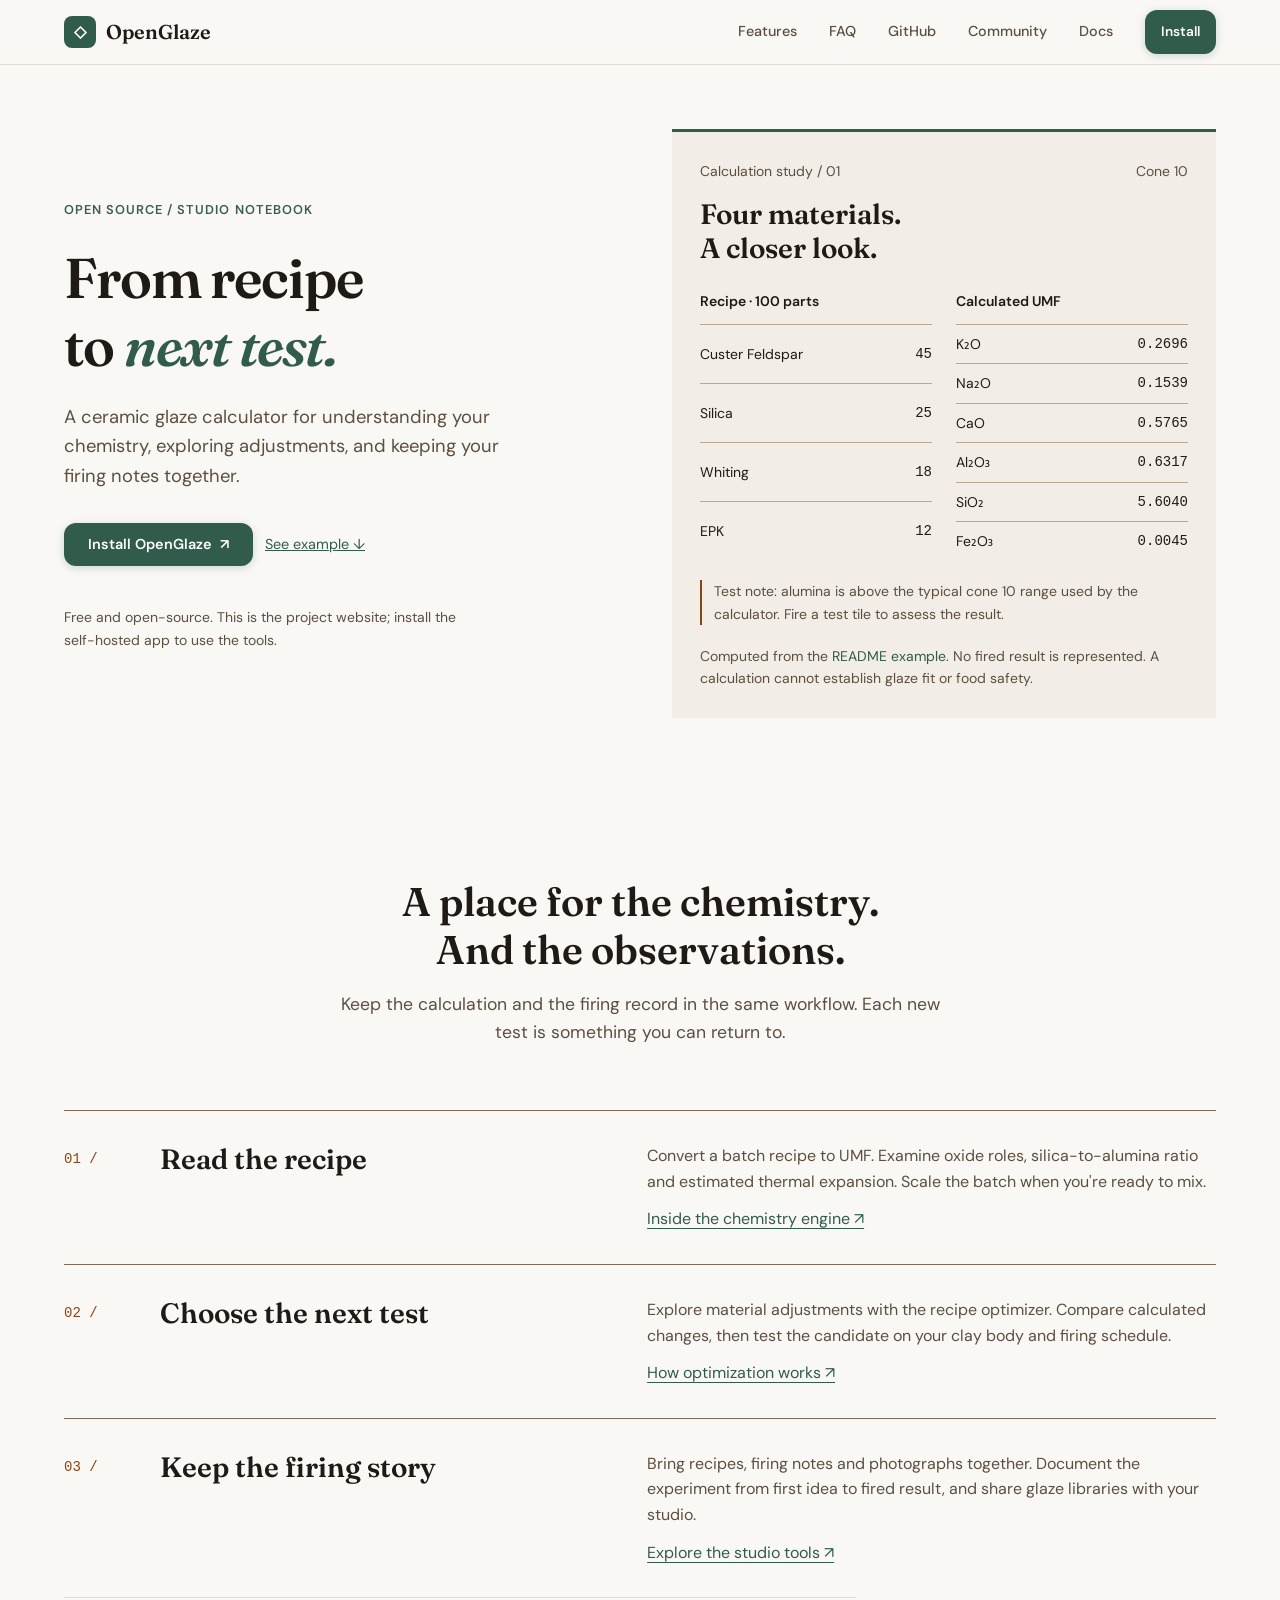
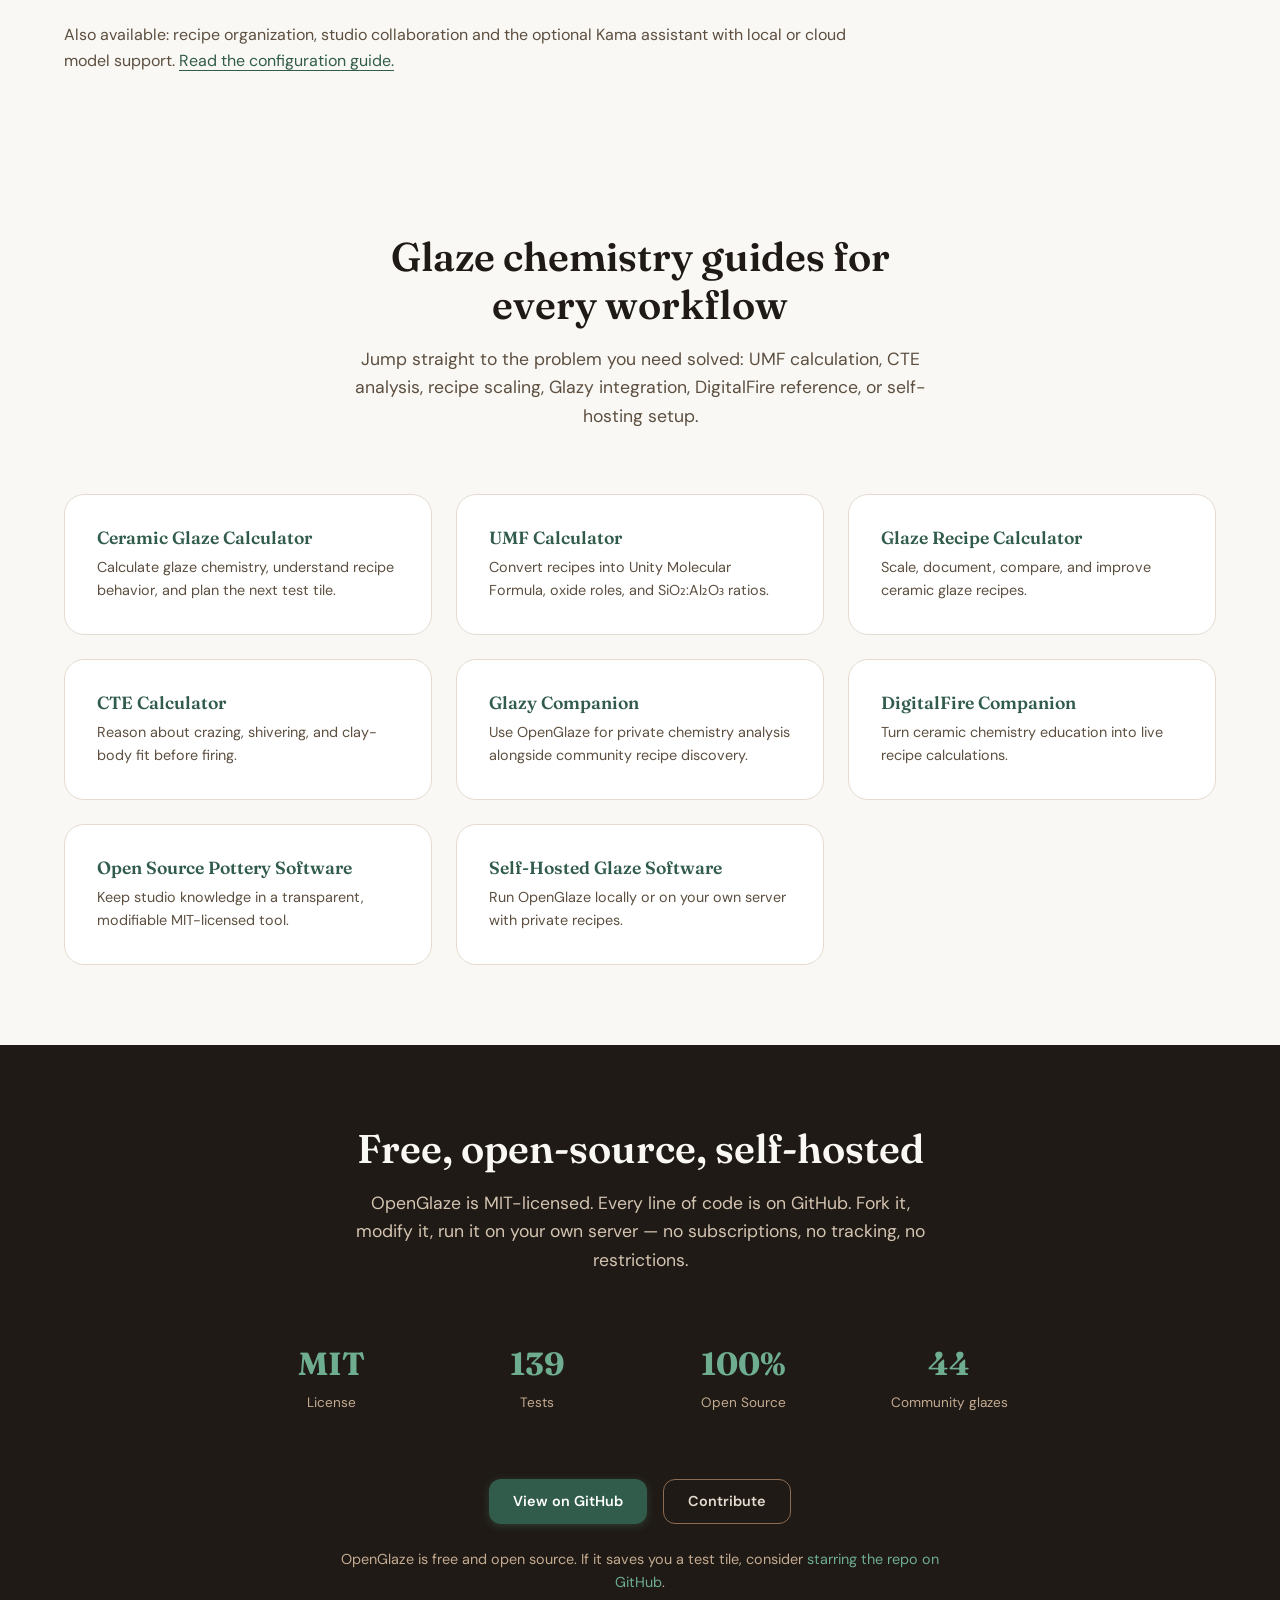
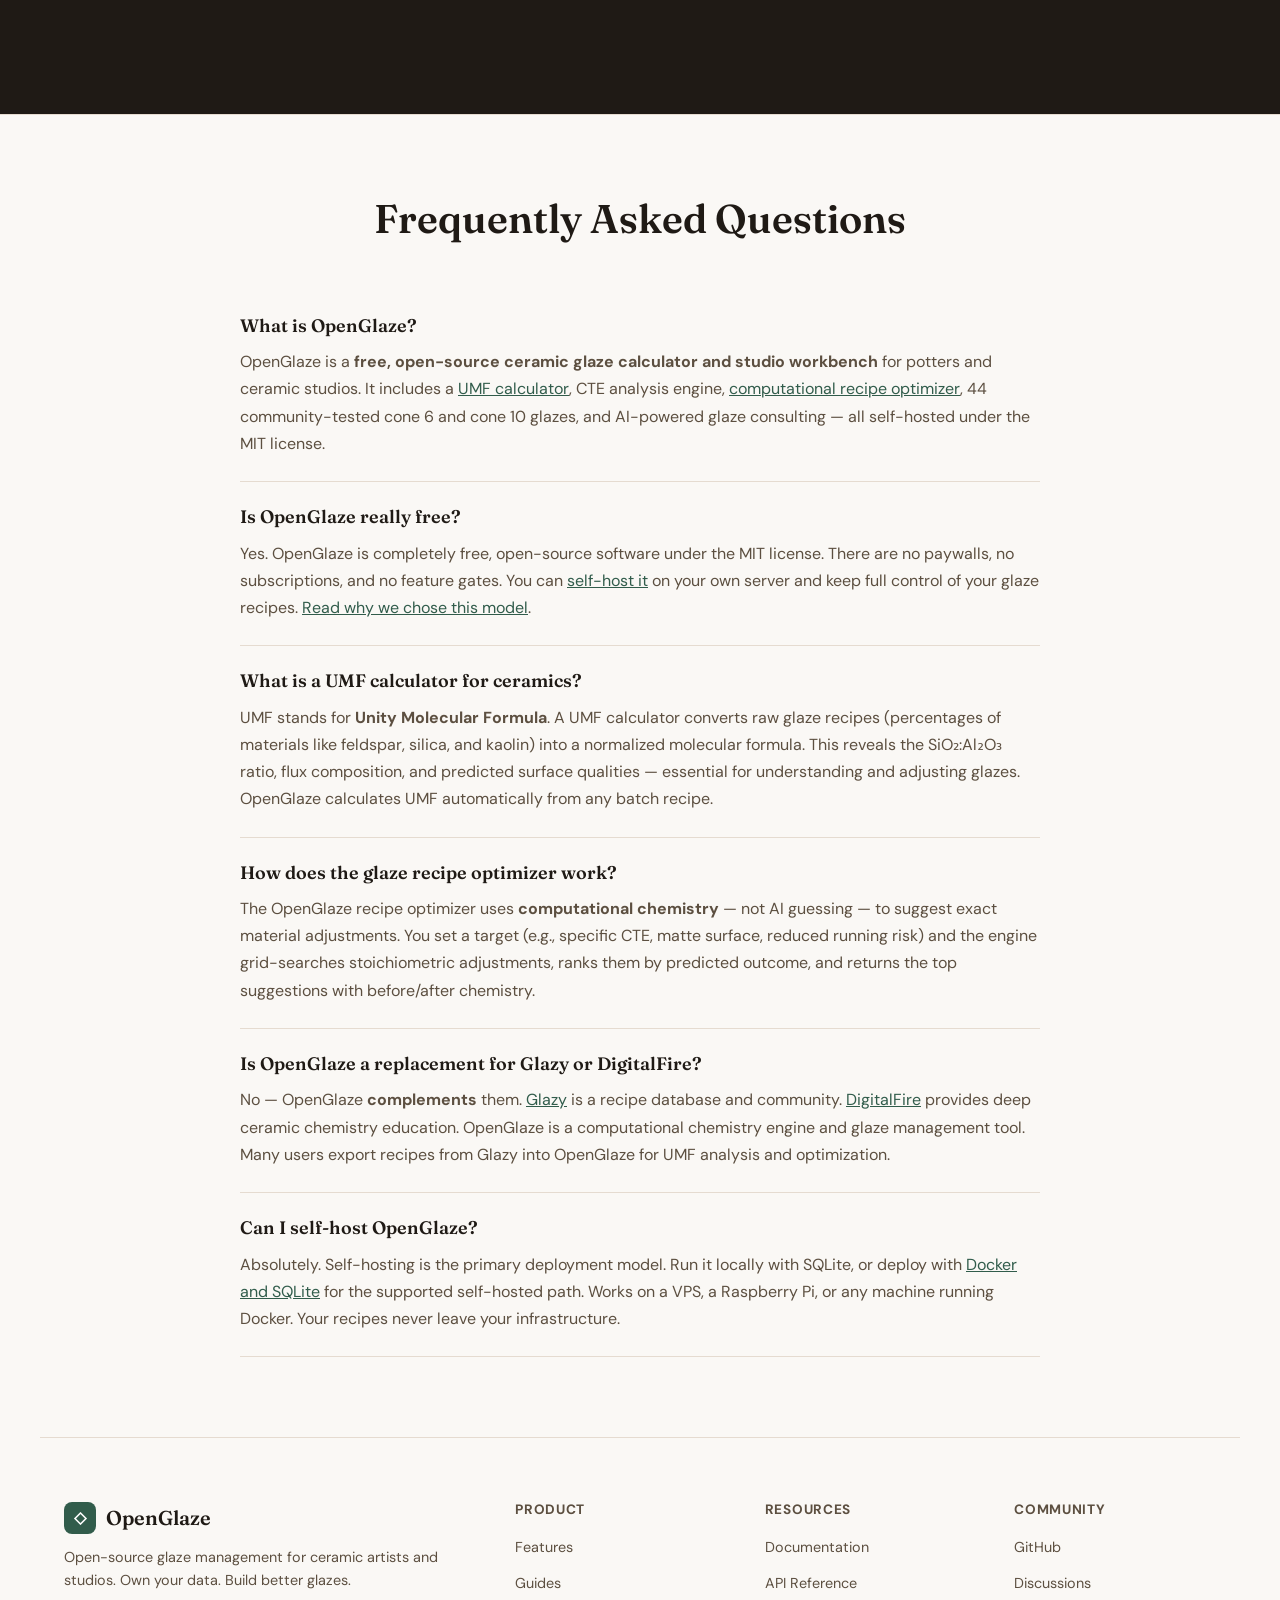
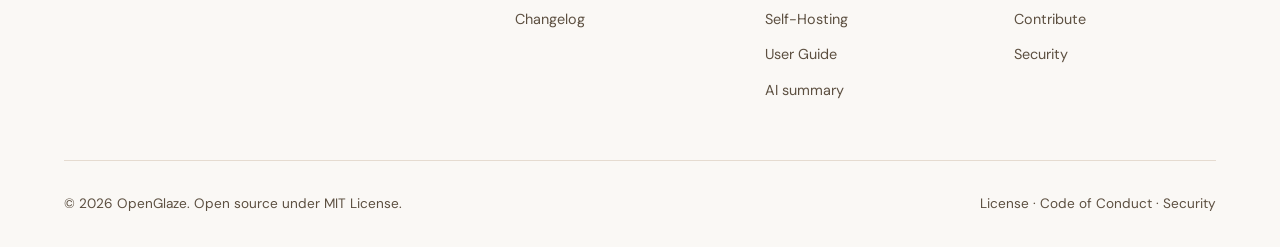
==== docs/index.html @ d6298781 "feat: organize public content around ceramic test workflows (#171) The homepage repeated seven featu" ====
<!DOCTYPE html>
<html lang="en">
<head>
    <meta charset="UTF-8">
    <meta name="viewport" content="width=device-width, initial-scale=1.0">
    <title>OpenGlaze — Free Ceramic Glaze Calculator & Recipe Manager (Open Source)</title>
    <meta name="description" content="Free, self-hosted ceramic glaze calculator with UMF analysis, CTE prediction, and recipe optimization. 44 community-tested cone 6 and cone 10 glazes. MIT licensed. No paywalls.">
    <meta name="keywords" content="ceramic glaze calculator, glaze recipe calculator, UMF calculator ceramics, glaze management software, open source glaze software, ceramic glaze database, glaze chemistry calculator, cone 10 glaze recipes, cone 6 glaze recipes, glaze recipe optimizer, pottery glaze management, self-hosted glaze software, ceramic studio software, unity molecular formula, glaze CTE calculator, oxide analysis ceramics">
    <meta name="author" content="simongonzalezdc">
    <link rel="canonical" href="https://kyanitelabs.github.io/openglaze/">

    <!-- Open Graph -->
    <meta property="og:title" content="OpenGlaze — Free Ceramic Glaze Calculator & Recipe Manager">
    <meta property="og:description" content="Free, self-hosted ceramic glaze calculator with UMF, CTE, and recipe optimization. 44 community glazes. MIT licensed.">
    <meta property="og:type" content="website">
    <meta property="og:url" content="https://kyanitelabs.github.io/openglaze/">
    <meta property="og:image" content="https://kyanitelabs.github.io/openglaze/social-preview.png">
    <meta property="og:image:width" content="1280">
    <meta property="og:image:height" content="640">
    <meta property="og:site_name" content="OpenGlaze">
    <meta property="og:locale" content="en_US">
    <meta property="article:published_time" content="2026-04-24T00:00:00+00:00">
    <meta property="article:modified_time" content="2026-04-27T00:00:00+00:00">

    <!-- Twitter -->
    <meta name="twitter:card" content="summary_large_image">
    <meta name="twitter:title" content="OpenGlaze — Free Ceramic Glaze Calculator">
    <meta name="twitter:description" content="Open-source glaze management with UMF calculator, CTE analysis, and recipe optimizer. Self-hosted. Free forever.">
    <meta name="twitter:image" content="https://kyanitelabs.github.io/openglaze/social-preview.png">

    <!-- Schema Markup: SoftwareApplication -->
    <script type="application/ld+json">
    {
      "@context": "https://schema.org",
      "@type": "SoftwareApplication",
      "name": "OpenGlaze",
      "applicationCategory": "DesignApplication",
      "operatingSystem": "Any",
      "softwareVersion": "1.1.0",
      "datePublished": "2026-04-24",
      "dateModified": "2026-04-27",
      "offers": {
        "@type": "Offer",
        "price": "0",
        "priceCurrency": "USD"
      },
      "description": "Open-source ceramic glaze management system with UMF calculator, CTE analysis, and computational recipe optimizer. Self-hosted. Free forever under MIT license.",
      "url": "https://kyanitelabs.github.io/openglaze/",
      "sameAs": [
        "https://github.com/KyaniteLabs/openglaze"
      ],
      "featureList": [
        "Unity Molecular Formula (UMF) calculator",
        "Thermal expansion coefficient (CTE) analysis",
        "Computational recipe optimizer",
        "Glaze recipe database management",
        "AI-powered glaze consulting (Kama)",
        "Experiment pipeline tracking",
        "Studio collaboration tools",
        "Self-hosted deployment"
      ],
      "softwareRequirements": "Python 3.11+, SQLite, Docker (optional)",
      "license": "https://github.com/KyaniteLabs/openglaze/blob/master/LICENSE",
      "programmingLanguage": "Python",
      "author": {
        "@type": "Person",
        "name": "simongonzalezdc"
      }
    }
    </script>

    <!-- Schema Markup: BreadcrumbList -->
    <script type="application/ld+json">
    {
      "@context": "https://schema.org",
      "@type": "BreadcrumbList",
      "itemListElement": [
        {
          "@type": "ListItem",
          "position": 1,
          "name": "OpenGlaze",
          "item": "https://kyanitelabs.github.io/openglaze/"
        }
      ]
    }
    </script>

    <!-- Schema Markup: FAQPage -->
    <script type="application/ld+json">
    {
      "@context": "https://schema.org",
      "@type": "FAQPage",
      "mainEntity": [
        {
          "@type": "Question",
          "name": "What is OpenGlaze?",
          "acceptedAnswer": {
            "@type": "Answer",
            "text": "OpenGlaze is a free, open-source ceramic glaze calculator and studio workbench for potters and ceramic studios. It includes a UMF calculator, CTE analysis engine, computational recipe optimizer, 44 community-tested cone 6 and cone 10 glazes, and AI-powered glaze consulting — all self-hosted under the MIT license."
          }
        },
        {
          "@type": "Question",
          "name": "Is OpenGlaze free?",
          "acceptedAnswer": {
            "@type": "Answer",
            "text": "Yes. OpenGlaze is completely free, open-source software under the MIT license. There are no paywalls, no subscriptions, and no feature gates. You can self-host it on your own server and keep full control of your glaze recipes."
          }
        },
        {
          "@type": "Question",
          "name": "What is a UMF calculator for ceramics?",
          "acceptedAnswer": {
            "@type": "Answer",
            "text": "UMF stands for Unity Molecular Formula. A UMF calculator converts raw glaze recipes (percentages of materials like feldspar, silica, and kaolin) into a normalized molecular formula. This reveals the SiO₂:Al₂O₃ ratio, flux composition, and predicted surface qualities — essential for understanding and adjusting glazes. OpenGlaze calculates UMF automatically from any batch recipe."
          }
        },
        {
          "@type": "Question",
          "name": "How does the glaze recipe optimizer work?",
          "acceptedAnswer": {
            "@type": "Answer",
            "text": "The OpenGlaze recipe optimizer uses computational chemistry — not AI guessing — to suggest exact material adjustments. You set a target (e.g., specific CTE, matte surface, reduced running risk) and the engine grid-searches stoichiometric adjustments, ranks them by predicted outcome, and returns the top suggestions with before/after chemistry."
          }
        },
        {
          "@type": "Question",
          "name": "Is OpenGlaze a replacement for Glazy or DigitalFire?",
          "acceptedAnswer": {
            "@type": "Answer",
            "text": "No — OpenGlaze complements them. Glazy is a recipe database and community. DigitalFire provides deep ceramic chemistry education. OpenGlaze is a computational chemistry engine and glaze management tool. Many users export recipes from Glazy into OpenGlaze for UMF analysis and optimization."
          }
        },
        {
          "@type": "Question",
          "name": "Can I self-host OpenGlaze?",
          "acceptedAnswer": {
            "@type": "Answer",
            "text": "Absolutely. Self-hosting is the primary deployment model. Run it locally with SQLite, or deploy with Docker and SQLite volumes. Works on a VPS, a Raspberry Pi, or any machine running Docker. Your recipes never leave your infrastructure."
          }
        }
      ]
    }
    </script>
    
    <!-- Fonts -->
    <link rel="preconnect" href="https://fonts.googleapis.com">
    <link rel="preconnect" href="https://fonts.gstatic.com" crossorigin>
    <link href="https://fonts.googleapis.com/css2?family=Fraunces:opsz,wght@9..144,400;9..144,500;9..144,600;9..144,700&family=DM+Sans:wght@400;500;600;700&display=swap" rel="stylesheet">
    
    <style>
        :root {
            color-scheme: light;
            --celadon-50: #f4f9f6;
            --celadon-100: #e3f0ea;
            --celadon-200: #c7e0d4;
            --celadon-300: #9cc9b4;
            --celadon-400: #6ead90;
            --celadon-500: #315c4b;
            --celadon-600: #315c4b;
            --celadon-700: #3a5e4e;
            --celadon-800: #314c40;
            --celadon-900: #2a3f36;
            
            --tenmoku-50: #fdf7f0;
            --tenmoku-100: #f9ead6;
            --tenmoku-200: #f2d4ad;
            --tenmoku-300: #e8b47d;
            --tenmoku-400: #d49352;
            --tenmoku-500: #c17a4a;
            --tenmoku-600: #a55f3a;
            --tenmoku-700: #844831;
            --tenmoku-800: #6d3b2d;
            --tenmoku-900: #5a3228;
            
            --clay-50: #faf8f5;
            --clay-100: #f2ede6;
            --clay-200: #e5dbd0;
            --clay-300: #d4c4b2;
            --clay-400: #c4ab91;
            --clay-500: #b59678;
            --clay-600: #a88465;
            --clay-700: #8c6d54;
            --clay-800: #735a48;
            --clay-900: #5e4b3d;
            
            --text-primary: #1f1a15;
            --text-secondary: #5c4f40;
            --text-muted: #5c4f40;
            --bg-primary: #faf8f5;
            --bg-secondary: #ffffff;
            --bg-tertiary: #f2ede6;
            --border: #e5dbd0;
            
            --font-display: 'Fraunces', Georgia, serif;
            --font-body: 'DM Sans', system-ui, sans-serif;
            
            --radius-sm: 6px;
            --radius-md: 12px;
            --radius-lg: 20px;
            --radius-xl: 32px;
            
            --shadow-sm: 0 1px 2px rgba(0,0,0,0.04);
            --shadow-md: 0 4px 12px rgba(0,0,0,0.06);
            --shadow-lg: 0 12px 40px rgba(0,0,0,0.08);
        }

        .skip-link {
            position: absolute;
            top: -100px;
            left: 16px;
            padding: 8px 16px;
            background: var(--celadon-600);
            color: white;
            border-radius: var(--radius-sm);
            font-size: 0.9rem;
            z-index: 200;
            transition: top 0.2s;
        }

        .skip-link:focus {
            top: 16px;
            color: white;
        }

        *:focus-visible {
            outline: 2px solid var(--text-primary);
            outline-offset: 4px;
            box-shadow: 0 0 0 4px white;
        }

        @media (prefers-reduced-motion: reduce) {
            * {
                animation-duration: 0.01ms !important;
                animation-iteration-count: 1 !important;
                transition-duration: 0.01ms !important;
            }
            html {
                scroll-behavior: auto;
            }
        }

        * {
            margin: 0;
            padding: 0;
            box-sizing: border-box;
        }
        
        html {
            scroll-behavior: auto;
        }
        
        body {
            font-family: var(--font-body);
            background: var(--bg-primary);
            color: var(--text-primary);
            line-height: 1.6;
            -webkit-font-smoothing: antialiased;
        }
        
        h1, h2, h3, h4 {
            font-family: var(--font-display);
            font-weight: 600;
            line-height: 1.2;
        }
        
        a {
            color: var(--celadon-600);
            text-decoration: none;
            transition: color 0.2s;
        }
        
        a:hover {
            color: var(--celadon-700);
        }
        
        /* Navigation */
        .nav {
            position: static;
            top: 0;
            left: 0;
            right: 0;
            z-index: 100;
            background: var(--bg-primary);
            border-bottom: 1px solid var(--border);
        }
        
        .nav-inner {
            max-width: 1200px;
            margin: 0 auto;
            padding: 0 24px;
            height: 64px;
            display: flex;
            align-items: center;
            justify-content: space-between;
        }
        
        .logo {
            display: flex;
            align-items: center;
            gap: 10px;
            font-family: var(--font-display);
            font-size: 1.25rem;
            font-weight: 600;
            color: var(--text-primary);
        }
        
        .logo-mark {
            width: 32px;
            height: 32px;
            background: var(--celadon-600);
            border-radius: 8px;
            display: flex;
            align-items: center;
            justify-content: center;
            color: white;
            font-size: 1rem;
        }
        
        .nav-links {
            display: flex;
            gap: 32px;
            align-items: center;
        }
        
        .nav-links a:not(.btn-primary) {
            color: var(--text-secondary);
            font-weight: 500;
            font-size: 0.9rem;
        }
        
        .nav-links a:not(.btn-primary):hover {
            color: var(--text-primary);
        }
        
        .btn {
            display: inline-flex;
            align-items: center;
            gap: 8px;
            padding: 10px 24px;
            border-radius: var(--radius-md);
            font-family: var(--font-body);
            font-weight: 600;
            font-size: 0.9rem;
            cursor: pointer;
            border: none;
            transition: all 0.2s;
        }
        
        .btn-primary {
            background: var(--celadon-600);
            color: white;
            box-shadow: 0 2px 8px rgba(90, 144, 120, 0.3);
        }
        
        .btn-primary:hover {
            transform: translateY(-1px);
            box-shadow: 0 4px 16px rgba(90, 144, 120, 0.4);
            color: white;
        }
        
        .btn-secondary {
            background: var(--bg-secondary);
            color: var(--text-primary);
            border: 1px solid var(--border);
        }
        
        .btn-secondary:hover {
            background: var(--clay-50);
            color: var(--text-primary);
        }
        
        .btn-ghost {
            background: transparent;
            color: var(--celadon-600);
        }
        
        .btn-ghost:hover {
            background: var(--celadon-50);
        }
        
        .btn-sm {
            padding: 6px 16px;
            font-size: 0.85rem;
        }
        
        /* Hero */
        .hero {
            padding: 64px 24px 80px;
            max-width: 1200px;
            margin: 0 auto;
            display: grid;
            grid-template-columns: 1fr 1fr;
            gap: 64px;
            align-items: center;
        }
        
        .hero-badge {
            display: inline-flex;
            align-items: center;
            gap: 8px;
            padding: 6px 14px;
            background: var(--celadon-100);
            color: var(--celadon-700);
            border-radius: 100px;
            font-size: 0.8rem;
            font-weight: 600;
            margin-bottom: 24px;
        }
        
        .hero h1 {
            font-size: 3.5rem;
            margin-bottom: 24px;
            letter-spacing: -0.02em;
        }
        
        .hero h1 em {
            color: var(--celadon-600);
            font-style: italic;
        }
        
        .hero p {
            font-size: 1.15rem;
            color: var(--text-secondary);
            margin-bottom: 32px;
            max-width: 480px;
        }
        
        .hero-cta {
            display: flex;
            gap: 12px;
            margin-bottom: 40px;
        }
        
        .specimen { border-top: 3px solid var(--celadon-600); background: #f2ede6; padding: 28px; }
        .specimen-label { display: flex; justify-content: space-between; gap: 12px; font-size: 0.875rem; color: var(--text-secondary); }
        .specimen h2 { font-size: 1.75rem; margin: 16px 0 24px; }
        .specimen-tables { display: grid; grid-template-columns: 1fr 1fr; gap: 24px; }
        .specimen table { width: 100%; border-collapse: collapse; font-size: 0.875rem; }
        .specimen caption { text-align: left; padding-bottom: 12px; font-weight: 600; }
        .specimen th, .specimen td { padding: 8px 0; border-top: 1px solid #b8a890; text-align: left; font-weight: 400; }
        .specimen td { text-align: right; padding-left: 8px; font-family: ui-monospace, monospace; font-variant-numeric: tabular-nums; }
        .hero .specimen p { font-size: 0.875rem; margin: 20px 0 0; max-width: none; }
        .specimen .note { border-left: 2px solid #8b4513; padding-left: 12px; }
        .hero .site-note { font-size: 0.875rem; margin: 0; max-width: 40ch; }
        .hero-cta { flex-wrap: wrap; align-items: center; }
        .example-link { padding: 10px 0; text-decoration: underline; font-size: 0.9rem; }
        .hero-badge { border-radius: 0; background: none; padding: 0; letter-spacing: 0.08em; text-transform: uppercase; }
        @media (max-width: 640px) {
            .specimen { padding: 20px 16px; text-align: left; }
            .specimen-tables { gap: 16px; }
            .hero { gap: 24px; text-align: left; padding: 32px 16px; }
            .hero p { margin-left: 0; margin-right: 0; font-size: 1rem; margin-bottom: 20px; }
            .hero .hero-cta { justify-content: flex-start; margin-bottom: 16px; }
            .hero h1 { font-size: 2.75rem; margin-bottom: 16px; }
            .hero-badge { margin-bottom: 16px; }
        }
        /* Features */
        .features {
            padding: 80px 24px;
            max-width: 1200px;
            margin: 0 auto;
        }
        
        .section-header {
            text-align: center;
            max-width: 600px;
            margin: 0 auto 64px;
        }
        
        .section-header h2 {
            font-size: 2.5rem;
            margin-bottom: 16px;
        }
        
        .section-header p {
            color: var(--text-secondary);
            font-size: 1.1rem;
        }
        
        .features-grid {
            display: grid;
            grid-template-columns: repeat(3, 1fr);
            gap: 24px;
        }
        
        .feature-card {
            background: var(--bg-secondary);
            border-radius: var(--radius-lg);
            padding: 32px;
            border: 1px solid var(--border);
            transition: all 0.3s;
        }
        
        .feature-card:hover {
            transform: translateY(-4px);
            box-shadow: var(--shadow-lg);
        }
        
        .feature-card h3 {
            font-size: 1.1rem;
            margin-bottom: 8px;
        }
        
        .feature-card p {
            font-size: 0.9rem;
            color: var(--text-secondary);
            line-height: 1.6;
        }
        
        /* Ruled workflow entries */
        .workflow { display: grid; grid-template-columns: 64px 1fr 1.25fr; gap: 32px; padding: 32px 0; border-top: 1px solid #7a6b55; }
        .entry-number { color: #8b4513; font: 0.875rem ui-monospace, monospace; padding-top: 8px; }
        .workflow h3 { font-size: 1.75rem; }
        .workflow p { color: var(--text-secondary); margin-bottom: 12px; }
        .workflow a, .workflow-note a { text-decoration: underline; text-underline-offset: 4px; }
        .workflow-note { padding-top: 24px; border-top: 1px solid var(--border); color: var(--text-secondary); max-width: 72ch; }
        @media (max-width: 640px) {
            .workflow { grid-template-columns: 32px 1fr; gap: 12px; padding: 24px 0; }
            .workflow h3 { font-size: 1.5rem; }
            .workflow > div { grid-column: 2; }
        }
        /* Open Source */
        .opensource {
            padding: 80px 24px;
            background: var(--text-primary);
            color: var(--clay-100);
        }
        
        .opensource-inner {
            max-width: 1200px;
            margin: 0 auto;
            text-align: center;
        }
        
        .opensource h2 {
            font-size: 2.5rem;
            margin-bottom: 16px;
            color: var(--bg-primary);
        }
        
        .opensource p {
            color: var(--clay-300);
            max-width: 600px;
            margin: 0 auto 40px;
            font-size: 1.1rem;
        }
        
        .opensource-grid {
            display: grid;
            grid-template-columns: repeat(4, 1fr);
            gap: 24px;
            max-width: 800px;
            margin: 0 auto;
        }
        
        .opensource-stat {
            padding: 24px;
        }
        
        .opensource-stat strong {
            font-family: var(--font-display);
            font-size: 2rem;
            color: var(--celadon-400);
            display: block;
        }
        
        .opensource-stat span {
            font-size: 0.85rem;
            color: var(--clay-400);
        }
        
        .opensource-cta {
            margin-top: 40px;
            display: flex;
            gap: 16px;
            justify-content: center;
        }
        
        .opensource .btn-primary {
            background: var(--celadon-600);
        }
        
        .opensource .btn-secondary {
            background: transparent;
            color: var(--clay-200);
            border-color: var(--clay-700);
        }
        
        .opensource .btn-secondary:hover {
            background: var(--clay-800);
            color: var(--bg-primary);
        }
        
        /* Footer */
        .footer {
            padding: 64px 24px 32px;
            border-top: 1px solid var(--border);
            max-width: 1200px;
            margin: 0 auto;
        }
        
        .footer-grid {
            display: grid;
            grid-template-columns: 2fr 1fr 1fr 1fr;
            gap: 48px;
            margin-bottom: 48px;
        }
        
        .footer-brand p {
            color: var(--text-secondary);
            font-size: 0.9rem;
            margin-top: 12px;
        }
        
        .footer-col h4 {
            font-family: var(--font-body);
            font-size: 0.85rem;
            font-weight: 700;
            text-transform: uppercase;
            letter-spacing: 0.05em;
            margin-bottom: 16px;
            color: var(--text-secondary);
        }
        
        .footer-col ul {
            list-style: none;
        }
        
        .footer-col li {
            margin-bottom: 10px;
        }
        
        .footer-col a {
            color: var(--text-secondary);
            font-size: 0.9rem;
        }
        
        .footer-col a:hover {
            color: var(--text-primary);
        }
        
        .footer-bottom {
            display: flex;
            justify-content: space-between;
            align-items: center;
            padding-top: 32px;
            border-top: 1px solid var(--border);
            font-size: 0.85rem;
            color: var(--text-muted);
        }
        
        .footer-bottom a {
            color: var(--text-muted);
        }
        
        /* Mobile */
        @media (max-width: 1024px) {
            .hero {
                grid-template-columns: 1fr;
                gap: 24px;
                text-align: left;
            }
            
            .hero p {
                margin-left: 0;
                margin-right: 0;
            }
            
            .hero-cta {
                justify-content: flex-start;
            }
            
            .features-grid {
                grid-template-columns: repeat(2, 1fr);
            }
            
            .opensource-grid {
                grid-template-columns: repeat(2, 1fr);
            }
            
            .footer-grid {
                grid-template-columns: 1fr 1fr;
            }
        }
        
        @media (max-width: 640px) {
            .nav-links {
                display: flex;
            }
            
            .hero {
                padding-top: 24px;
            }
            
            .hero h1 {
                font-size: 2.75rem;
            }
            
            .features-grid {
                grid-template-columns: 1fr;
            }
            
            .opensource-grid {
                grid-template-columns: 1fr 1fr;
            }
            
            .footer-grid {
                grid-template-columns: 1fr;
                gap: 32px;
            }
            
            .footer-bottom {
                flex-direction: column;
                gap: 12px;
                text-align: center;
            }
        }
        /* FAQ Section */
        .faq {
            padding: 80px 24px;
            background: var(--bg-primary);
            border-top: 1px solid var(--border);
        }
        .faq-inner {
            max-width: 800px;
            margin: 0 auto;
        }
        .faq h2 {
            text-align: center;
            font-size: 2.5rem;
            margin-bottom: 48px;
            color: var(--text-primary);
        }
        .faq-item {
            border-bottom: 1px solid var(--border);
            padding: 24px 0;
        }
        .faq-item h3 {
            font-size: 1.125rem;
            font-weight: 600;
            color: var(--text-primary);
            margin-bottom: 12px;
        }
        .faq-item p {
            color: var(--text-secondary);
            line-height: 1.7;
        }
        .faq-item a {
            color: var(--celadon-600);
            text-decoration: underline;
        }
        .nav a { min-height: 44px; display: inline-flex; align-items: center; }
        a:active { text-decoration: underline; }
        @media (max-width: 900px) {
            .nav-inner { height: auto; padding: 12px 24px; flex-wrap: wrap; gap: 8px; }
            .nav-links { width: 100%; gap: 0 20px; flex-wrap: wrap; }
        }
        @media (max-width: 400px) {
            .nav-inner { padding: 8px 16px; }
            .nav-links { display: grid; grid-template-columns: repeat(3, 1fr); gap: 0 8px; }
            .nav-links .btn { padding: 6px 8px; justify-content: center; }
        }
    </style>
</head>
<body>
    <a href="#main-content" class="skip-link">Skip to content</a>
    <!-- Navigation -->
    <nav class="nav" aria-label="Main navigation">
        <div class="nav-inner">
            <a href="#" class="logo">
                <div class="logo-mark" role="presentation">◇</div>
                OpenGlaze
            </a>
            <div class="nav-links">
                <a href="#features">Features</a>
                <a href="#faq">FAQ</a>
                <a href="https://github.com/KyaniteLabs/openglaze">GitHub</a>
                <a href="https://github.com/KyaniteLabs/openglaze/discussions">Community</a>
                <a href="https://github.com/KyaniteLabs/openglaze/tree/master/docs">Docs</a>
                <a href="https://github.com/KyaniteLabs/openglaze#quick-start" class="btn btn-sm btn-primary">Install</a>
            </div>
        </div>
    </nav>

    <!-- Hero -->
    <main id="main-content" tabindex="-1">
    <section class="hero" aria-label="Introduction">
        <div class="hero-content">
            <div class="hero-badge">Open source / Studio notebook</div>
            <h1>From recipe<br>to <em>next test.</em></h1>
            <p>A ceramic glaze calculator for understanding your chemistry, exploring adjustments, and keeping your firing notes together.</p>
            <div class="hero-cta">
                <a href="https://github.com/KyaniteLabs/openglaze#quick-start" class="btn btn-primary">Install OpenGlaze <span aria-hidden="true">↗</span></a>
                <a href="#example" class="example-link">See example <span aria-hidden="true">↓</span></a>
            </div>
            <p class="site-note">Free and open-source. This is the project website; install the self-hosted app to use the tools.</p>
        </div>
        <figure class="specimen" id="example" aria-labelledby="specimen-title">
            <div class="specimen-label"><span>Calculation study / 01</span><span>Cone 10</span></div>
            <h2 id="specimen-title">Four materials.<br>A closer look.</h2>
            <div class="specimen-tables">
                <table id="recipe">
                    <caption>Recipe · 100 parts</caption>
                    <tbody>
                        <tr><th scope="row">Custer Feldspar</th><td>45</td></tr>
                        <tr><th scope="row">Silica</th><td>25</td></tr>
                        <tr><th scope="row">Whiting</th><td>18</td></tr>
                        <tr><th scope="row">EPK</th><td>12</td></tr>
                    </tbody>
                </table>
                <table>
                    <caption>Calculated UMF</caption>
                    <tbody>
                        <tr><th scope="row">K₂O</th><td data-oxide="K2O">0.2696</td></tr>
                        <tr><th scope="row">Na₂O</th><td data-oxide="Na2O">0.1539</td></tr>
                        <tr><th scope="row">CaO</th><td data-oxide="CaO">0.5765</td></tr>
                        <tr><th scope="row">Al₂O₃</th><td data-oxide="Al2O3">0.6317</td></tr>
                        <tr><th scope="row">SiO₂</th><td data-oxide="SiO2">5.6040</td></tr>
                        <tr><th scope="row">Fe₂O₃</th><td data-oxide="Fe2O3">0.0045</td></tr>
                    </tbody>
                </table>
            </div>
            <p class="note">Test note: alumina is above the typical cone 10 range used by the calculator. Fire a test tile to assess the result.</p>
            <figcaption><p>Computed from the <a href="https://github.com/KyaniteLabs/openglaze#cli-mcp-and-agent-skill">README example</a>. No fired result is represented. A calculation cannot establish glaze fit or food safety.</p></figcaption>
        </figure>
    </section>

    <section class="features" id="features" aria-labelledby="workflows-title">
        <div class="section-header">
            <h2 id="workflows-title">A place for the chemistry.<br>And the observations.</h2>
            <p>Keep the calculation and the firing record in the same workflow. Each new test is something you can return to.</p>
        </div>
        <div class="workflow">
            <span class="entry-number" aria-hidden="true">01 /</span>
            <h3>Read the recipe</h3>
            <div><p>Convert a batch recipe to UMF. Examine oxide roles, silica-to-alumina ratio and estimated thermal expansion. Scale the batch when you're ready to mix.</p><a href="https://github.com/KyaniteLabs/openglaze/tree/master/docs/user-guide.md#the-chemistry-engine">Inside the chemistry engine <span aria-hidden="true">↗</span></a></div>
        </div>
        <div class="workflow">
            <span class="entry-number" aria-hidden="true">02 /</span>
            <h3>Choose the next test</h3>
            <div><p>Explore material adjustments with the recipe optimizer. Compare calculated changes, then test the candidate on your clay body and firing schedule.</p><a href="https://github.com/KyaniteLabs/openglaze/tree/master/docs/user-guide.md#recipe-optimizer">How optimization works <span aria-hidden="true">↗</span></a></div>
        </div>
        <div class="workflow">
            <span class="entry-number" aria-hidden="true">03 /</span>
            <h3>Keep the firing story</h3>
            <div><p>Bring recipes, firing notes and photographs together. Document the experiment from first idea to fired result, and share glaze libraries with your studio.</p><a href="https://github.com/KyaniteLabs/openglaze/tree/master/docs/user-guide.md">Explore the studio tools <span aria-hidden="true">↗</span></a></div>
        </div>
        <p class="workflow-note">Also available: recipe organization, studio collaboration and the optional Kama assistant with local or cloud model support. <a href="https://github.com/KyaniteLabs/openglaze/tree/master/docs/configuration.md">Read the configuration guide.</a></p>
    </section>

    <section class="features" id="guides">
        <div class="section-header">
            <h2>Glaze chemistry guides for every workflow</h2>
            <p>Jump straight to the problem you need solved: UMF calculation, CTE analysis, recipe scaling, Glazy integration, DigitalFire reference, or self-hosting setup.</p>
        </div>
        <div class="features-grid">
            <div class="feature-card"><h3><a href="ceramic-glaze-calculator.html">Ceramic Glaze Calculator</a></h3><p>Calculate glaze chemistry, understand recipe behavior, and plan the next test tile.</p></div>
            <div class="feature-card"><h3><a href="umf-calculator.html">UMF Calculator</a></h3><p>Convert recipes into Unity Molecular Formula, oxide roles, and SiO₂:Al₂O₃ ratios.</p></div>
            <div class="feature-card"><h3><a href="glaze-recipe-calculator.html">Glaze Recipe Calculator</a></h3><p>Scale, document, compare, and improve ceramic glaze recipes.</p></div>
            <div class="feature-card"><h3><a href="cte-glaze-calculator.html">CTE Calculator</a></h3><p>Reason about crazing, shivering, and clay-body fit before firing.</p></div>
            <div class="feature-card"><h3><a href="glazy-alternative.html">Glazy Companion</a></h3><p>Use OpenGlaze for private chemistry analysis alongside community recipe discovery.</p></div>
            <div class="feature-card"><h3><a href="digitalfire-companion.html">DigitalFire Companion</a></h3><p>Turn ceramic chemistry education into live recipe calculations.</p></div>
            <div class="feature-card"><h3><a href="open-source-pottery-software.html">Open Source Pottery Software</a></h3><p>Keep studio knowledge in a transparent, modifiable MIT-licensed tool.</p></div>
            <div class="feature-card"><h3><a href="self-hosted-glaze-software.html">Self-Hosted Glaze Software</a></h3><p>Run OpenGlaze locally or on your own server with private recipes.</p></div>
        </div>
    </section>

    <!-- Open Source -->
    <section class="opensource">
        <div class="opensource-inner">
            <h2>Free, open-source, self-hosted</h2>
            <p>OpenGlaze is MIT-licensed. Every line of code is on GitHub. Fork it, modify it, run it on your own server — no subscriptions, no tracking, no restrictions.</p>
            <div class="opensource-grid">
                <div class="opensource-stat">
                    <strong>MIT</strong>
                    <span>License</span>
                </div>
                <div class="opensource-stat">
                    <strong>139</strong>
                    <span>Tests</span>
                </div>
                <div class="opensource-stat">
                    <strong>100%</strong>
                    <span>Open Source</span>
                </div>
                <div class="opensource-stat">
                    <strong>44</strong>
                    <span>Community glazes</span>
                </div>
            </div>
            <div class="opensource-cta">
                <a href="https://github.com/KyaniteLabs/openglaze" class="btn btn-primary">View on GitHub</a>
                <a href="https://github.com/KyaniteLabs/openglaze/blob/master/CONTRIBUTING.md" class="btn btn-secondary">Contribute</a>
            </div>
            <p style="margin-top: 24px; font-size: 0.9rem; color: var(--clay-400);">
                OpenGlaze is free and open source. If it saves you a test tile, consider <a href="https://github.com/KyaniteLabs/openglaze" style="color: var(--celadon-400);">starring the repo on GitHub</a>.
            </p>
        </div>
    </section>

    <!-- FAQ -->
    <section class="faq" id="faq">
        <div class="faq-inner">
            <h2>Frequently Asked Questions</h2>

            <div class="faq-item">
                <h3>What is OpenGlaze?</h3>
                <p>OpenGlaze is a <strong>free, open-source ceramic glaze calculator and studio workbench</strong> for potters and ceramic studios. It includes a <a href="#features">UMF calculator</a>, CTE analysis engine, <a href="https://github.com/KyaniteLabs/openglaze/tree/master/docs/user-guide.md#recipe-optimizer">computational recipe optimizer</a>, 44 community-tested cone 6 and cone 10 glazes, and AI-powered glaze consulting — all self-hosted under the MIT license.</p>
            </div>

            <div class="faq-item">
                <h3>Is OpenGlaze really free?</h3>
                <p>Yes. OpenGlaze is completely free, open-source software under the MIT license. There are no paywalls, no subscriptions, and no feature gates. You can <a href="https://github.com/KyaniteLabs/openglaze/tree/master/docs/self-hosting.md">self-host it</a> on your own server and keep full control of your glaze recipes. <a href="https://github.com/KyaniteLabs/openglaze/blob/master/docs/why-free-why-open-why-self-hosted.md">Read why we chose this model</a>.</p>
            </div>

            <div class="faq-item">
                <h3>What is a UMF calculator for ceramics?</h3>
                <p>UMF stands for <strong>Unity Molecular Formula</strong>. A UMF calculator converts raw glaze recipes (percentages of materials like feldspar, silica, and kaolin) into a normalized molecular formula. This reveals the SiO₂:Al₂O₃ ratio, flux composition, and predicted surface qualities — essential for understanding and adjusting glazes. OpenGlaze calculates UMF automatically from any batch recipe.</p>
            </div>

            <div class="faq-item">
                <h3>How does the glaze recipe optimizer work?</h3>
                <p>The OpenGlaze recipe optimizer uses <strong>computational chemistry</strong> — not AI guessing — to suggest exact material adjustments. You set a target (e.g., specific CTE, matte surface, reduced running risk) and the engine grid-searches stoichiometric adjustments, ranks them by predicted outcome, and returns the top suggestions with before/after chemistry.</p>
            </div>

            <div class="faq-item">
                <h3>Is OpenGlaze a replacement for Glazy or DigitalFire?</h3>
                <p>No — OpenGlaze <strong>complements</strong> them. <a href="https://glazy.org">Glazy</a> is a recipe database and community. <a href="https://digitalfire.com">DigitalFire</a> provides deep ceramic chemistry education. OpenGlaze is a computational chemistry engine and glaze management tool. Many users export recipes from Glazy into OpenGlaze for UMF analysis and optimization.</p>
            </div>

            <div class="faq-item">
                <h3>Can I self-host OpenGlaze?</h3>
                <p>Absolutely. Self-hosting is the primary deployment model. Run it locally with SQLite, or deploy with <a href="https://github.com/KyaniteLabs/openglaze/tree/master/docs/self-hosting.md">Docker and SQLite</a> for the supported self-hosted path. Works on a VPS, a Raspberry Pi, or any machine running Docker. Your recipes never leave your infrastructure.</p>
            </div>
        </div>
    </section>

    <!-- Footer -->
    </main>
    <footer class="footer" role="contentinfo">
        <div class="footer-grid">
            <div class="footer-brand">
                <a href="#" class="logo">
                    <div class="logo-mark" role="presentation">◇</div>
                    OpenGlaze
                </a>
                <p>Open-source glaze management for ceramic artists and studios. Own your data. Build better glazes.</p>
            </div>
            <div class="footer-col">
                <h4>Product</h4>
                <ul>
                    <li><a href="#features">Features</a></li>
                    <li><a href="#guides">Guides</a></li>
                    <li><a href="https://github.com/KyaniteLabs/openglaze/releases">Changelog</a></li>
                </ul>
            </div>
            <div class="footer-col">
                <h4>Resources</h4>
                <ul>
                    <li><a href="https://github.com/KyaniteLabs/openglaze/tree/master/docs">Documentation</a></li>
                    <li><a href="https://github.com/KyaniteLabs/openglaze/tree/master/docs/API.md">API Reference</a></li>
                    <li><a href="https://github.com/KyaniteLabs/openglaze/tree/master/docs/self-hosting.md">Self-Hosting</a></li>
                    <li><a href="https://github.com/KyaniteLabs/openglaze/tree/master/docs/user-guide.md">User Guide</a></li>
                    <li><a href="llms.txt">AI summary</a></li>
                </ul>
            </div>
            <div class="footer-col">
                <h4>Community</h4>
                <ul>
                    <li><a href="https://github.com/KyaniteLabs/openglaze">GitHub</a></li>
                    <li><a href="https://github.com/KyaniteLabs/openglaze/discussions">Discussions</a></li>
                    <li><a href="https://github.com/KyaniteLabs/openglaze/blob/master/CONTRIBUTING.md">Contribute</a></li>
                    <li><a href="https://github.com/KyaniteLabs/openglaze/blob/master/SECURITY.md">Security</a></li>
                </ul>
            </div>
        </div>
        <div class="footer-bottom">
            <span>© 2026 OpenGlaze. Open source under MIT License.</span>
            <div>
                <a href="https://github.com/KyaniteLabs/openglaze/blob/master/LICENSE">License</a> ·
                <a href="https://github.com/KyaniteLabs/openglaze/blob/master/CODE_OF_CONDUCT.md">Code of Conduct</a> ·
                <a href="https://github.com/KyaniteLabs/openglaze/blob/master/SECURITY.md">Security</a>
            </div>
        </div>
    </footer>
</body>
</html>
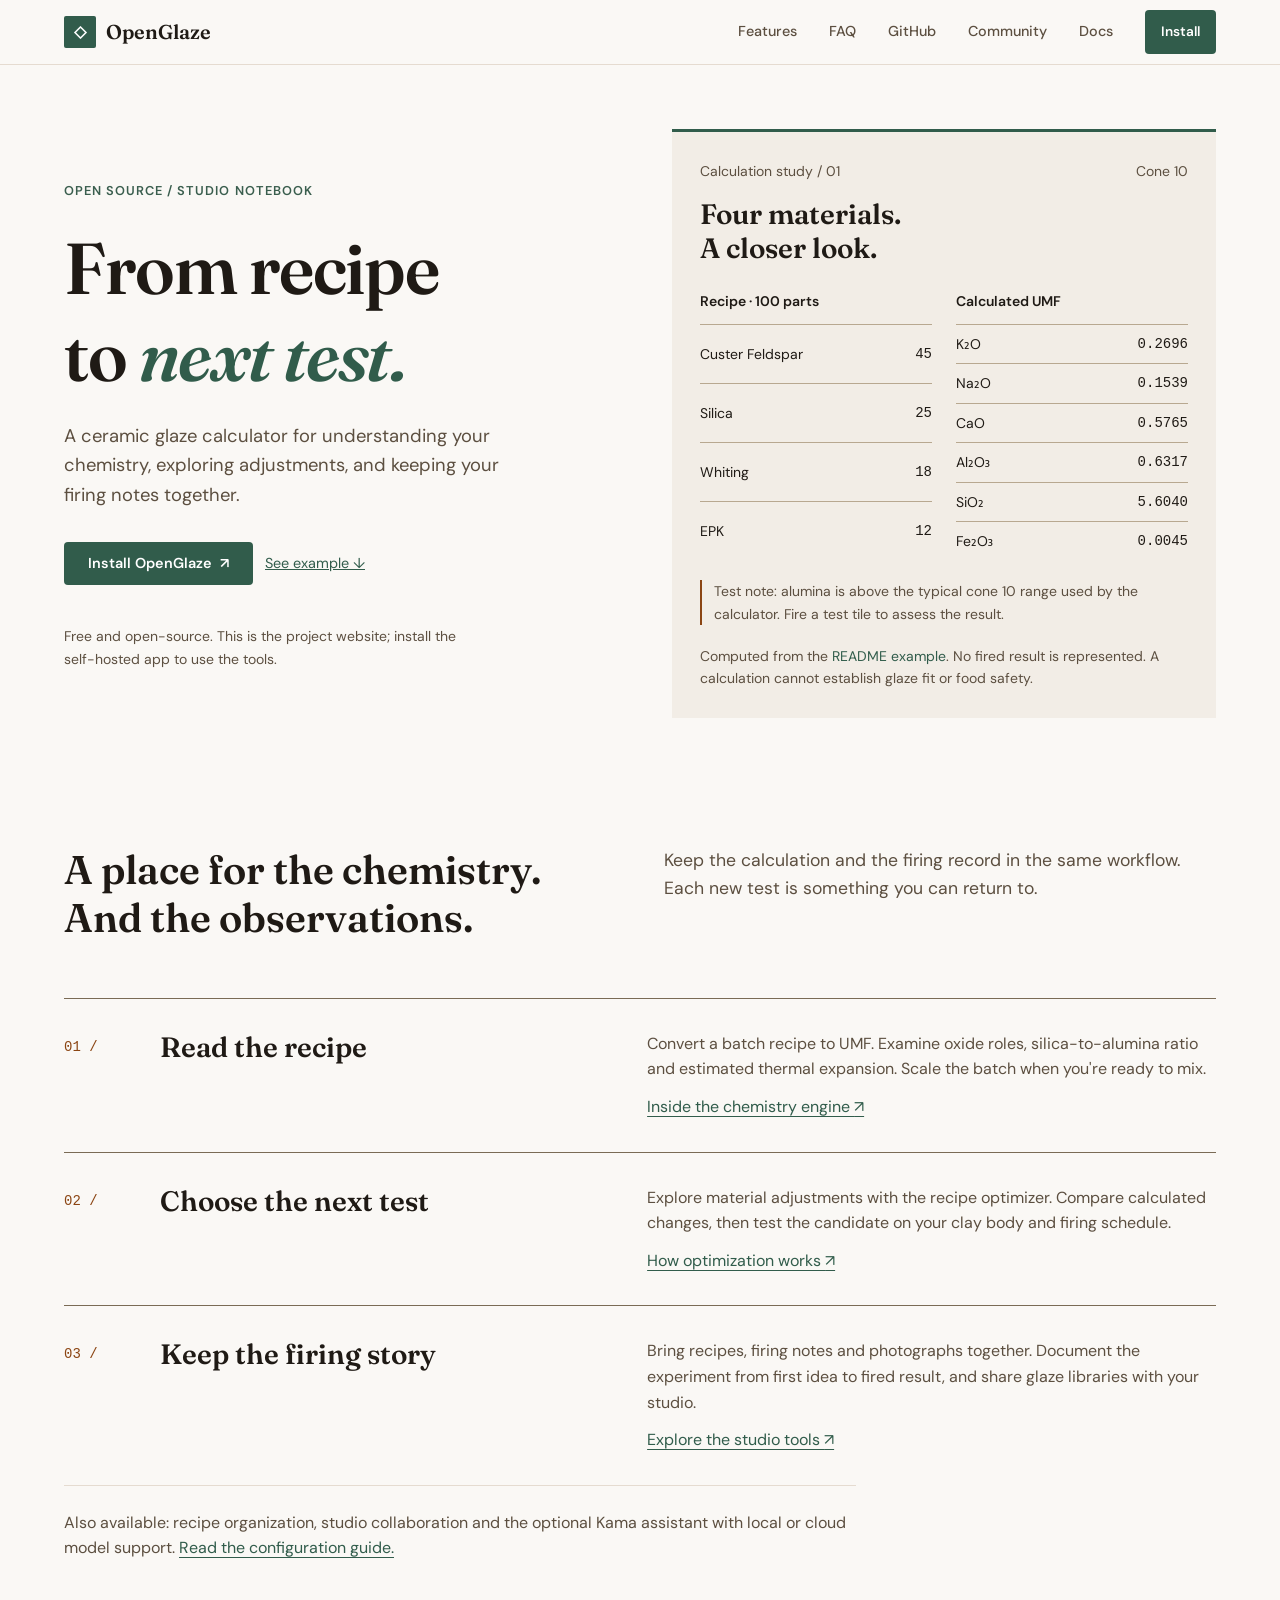
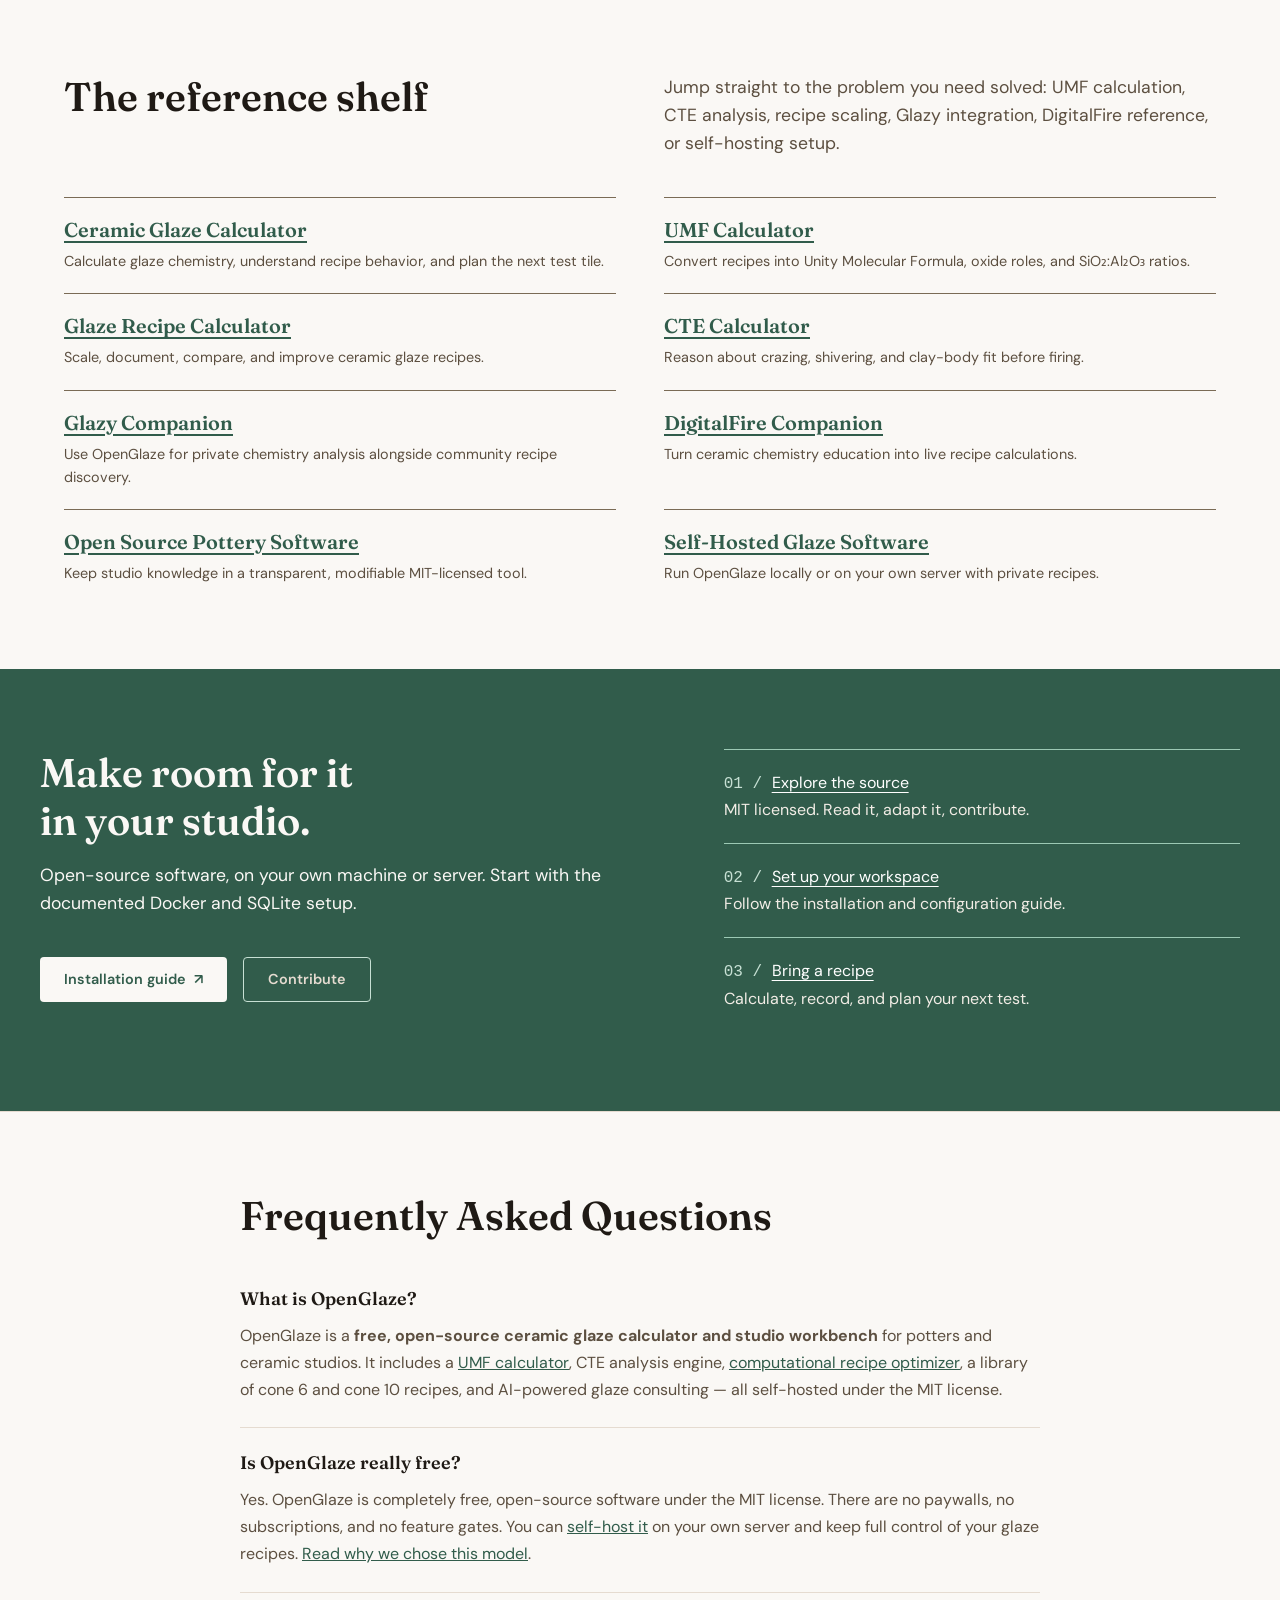
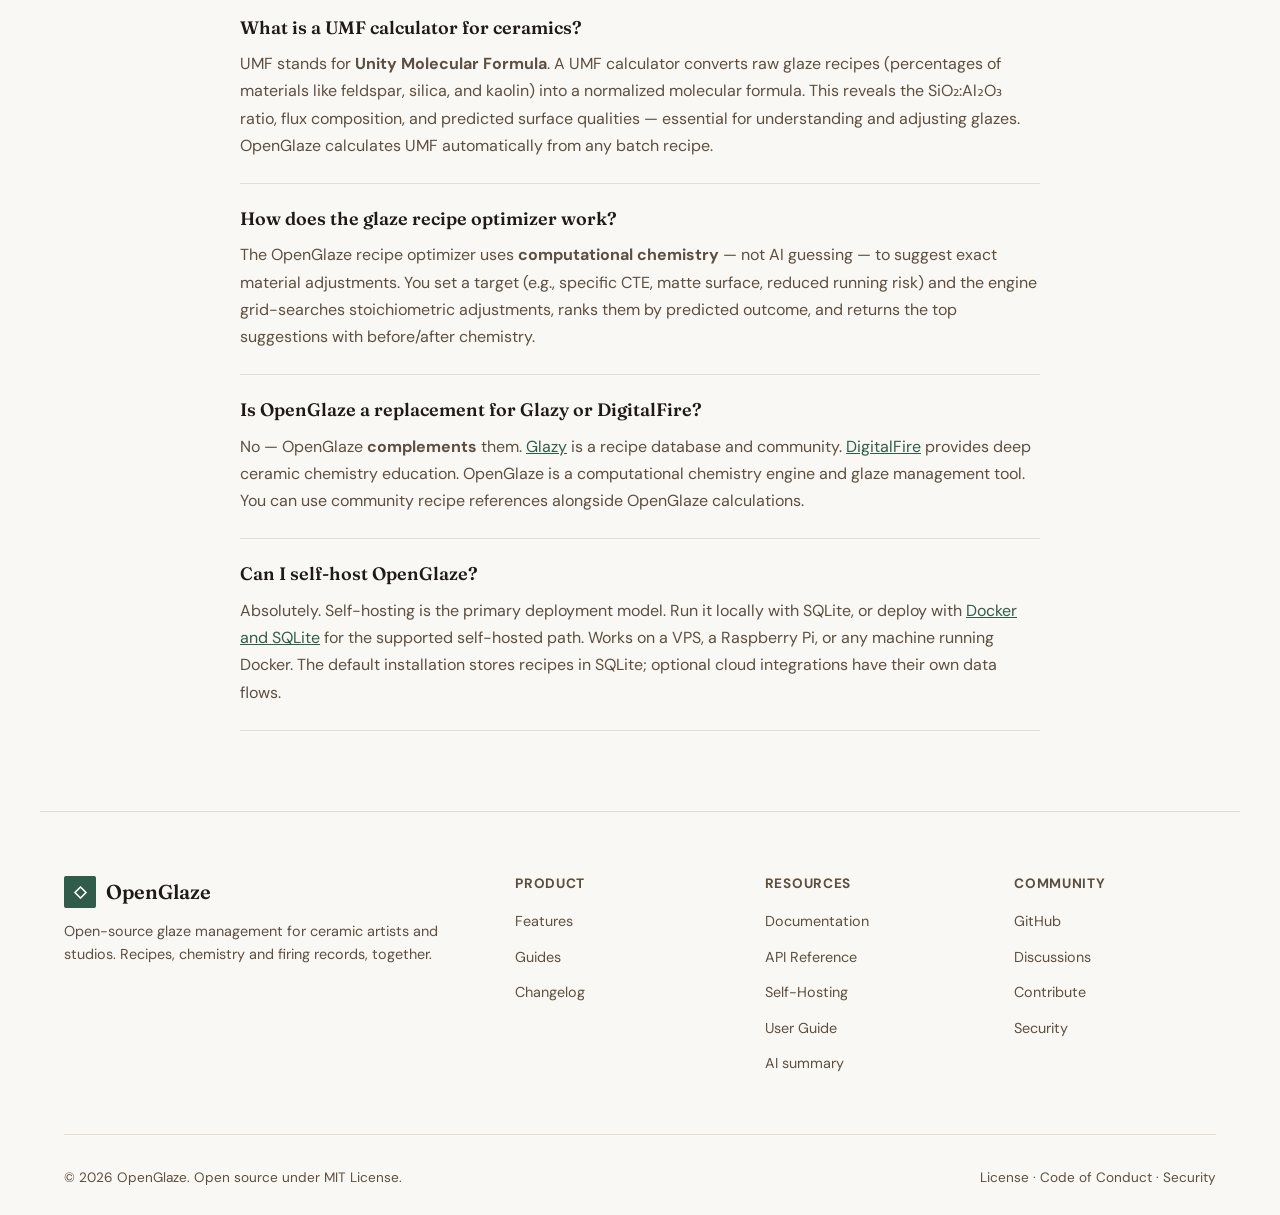
==== commit 01cc1a4f: "feat: finish the public notebook with a compact reference shelf" ====
--- a/docs/index.html
+++ b/docs/index.html
@@ -4,7 +4,7 @@
     <meta charset="UTF-8">
     <meta name="viewport" content="width=device-width, initial-scale=1.0">
     <title>OpenGlaze — Free Ceramic Glaze Calculator & Recipe Manager (Open Source)</title>
-    <meta name="description" content="Free, self-hosted ceramic glaze calculator with UMF analysis, CTE prediction, and recipe optimization. 44 community-tested cone 6 and cone 10 glazes. MIT licensed. No paywalls.">
+    <meta name="description" content="Free, self-hosted ceramic glaze calculator with UMF analysis, CTE prediction, and recipe optimization. a library of cone 6 and cone 10 recipes. MIT licensed. No paywalls.">
     <meta name="keywords" content="ceramic glaze calculator, glaze recipe calculator, UMF calculator ceramics, glaze management software, open source glaze software, ceramic glaze database, glaze chemistry calculator, cone 10 glaze recipes, cone 6 glaze recipes, glaze recipe optimizer, pottery glaze management, self-hosted glaze software, ceramic studio software, unity molecular formula, glaze CTE calculator, oxide analysis ceramics">
     <meta name="author" content="simongonzalezdc">
     <link rel="canonical" href="https://kyanitelabs.github.io/openglaze/">
@@ -20,7 +20,7 @@
     <meta property="og:site_name" content="OpenGlaze">
     <meta property="og:locale" content="en_US">
     <meta property="article:published_time" content="2026-04-24T00:00:00+00:00">
-    <meta property="article:modified_time" content="2026-04-27T00:00:00+00:00">
+    <meta property="article:modified_time" content="2026-10-21T00:00:00+00:00">
 
     <!-- Twitter -->
     <meta name="twitter:card" content="summary_large_image">
@@ -38,7 +38,7 @@
       "operatingSystem": "Any",
       "softwareVersion": "1.1.0",
       "datePublished": "2026-04-24",
-      "dateModified": "2026-04-27",
+      "dateModified": "2026-10-21",
       "offers": {
         "@type": "Offer",
         "price": "0",
@@ -59,7 +59,7 @@
         "Studio collaboration tools",
         "Self-hosted deployment"
       ],
-      "softwareRequirements": "Python 3.11+, SQLite, Docker (optional)",
+      "softwareRequirements": "Python 3.12+, SQLite, Docker (optional)",
       "license": "https://github.com/KyaniteLabs/openglaze/blob/master/LICENSE",
       "programmingLanguage": "Python",
       "author": {
@@ -96,7 +96,7 @@
           "name": "What is OpenGlaze?",
           "acceptedAnswer": {
             "@type": "Answer",
-            "text": "OpenGlaze is a free, open-source ceramic glaze calculator and studio workbench for potters and ceramic studios. It includes a UMF calculator, CTE analysis engine, computational recipe optimizer, 44 community-tested cone 6 and cone 10 glazes, and AI-powered glaze consulting — all self-hosted under the MIT license."
+            "text": "OpenGlaze is a free, open-source ceramic glaze calculator and studio workbench for potters and ceramic studios. It includes a UMF calculator, CTE analysis engine, computational recipe optimizer, a library of cone 6 and cone 10 recipes, and AI-powered glaze consulting — all self-hosted under the MIT license."
           }
         },
         {
@@ -128,7 +128,7 @@
           "name": "Is OpenGlaze a replacement for Glazy or DigitalFire?",
           "acceptedAnswer": {
             "@type": "Answer",
-            "text": "No — OpenGlaze complements them. Glazy is a recipe database and community. DigitalFire provides deep ceramic chemistry education. OpenGlaze is a computational chemistry engine and glaze management tool. Many users export recipes from Glazy into OpenGlaze for UMF analysis and optimization."
+            "text": "No — OpenGlaze complements them. Glazy is a recipe database and community. DigitalFire provides deep ceramic chemistry education. OpenGlaze is a computational chemistry engine and glaze management tool. You can use community recipe references alongside OpenGlaze calculations."
           }
         },
         {
@@ -136,7 +136,7 @@
           "name": "Can I self-host OpenGlaze?",
           "acceptedAnswer": {
             "@type": "Answer",
-            "text": "Absolutely. Self-hosting is the primary deployment model. Run it locally with SQLite, or deploy with Docker and SQLite volumes. Works on a VPS, a Raspberry Pi, or any machine running Docker. Your recipes never leave your infrastructure."
+            "text": "Absolutely. Self-hosting is the primary deployment model. Run it locally with SQLite, or deploy with Docker and SQLite volumes. Works on a VPS, a Raspberry Pi, or any machine running Docker. The default installation stores recipes in SQLite; optional cloud integrations have their own data flows."
           }
         }
       ]
@@ -195,8 +195,8 @@
             --font-display: 'Fraunces', Georgia, serif;
             --font-body: 'DM Sans', system-ui, sans-serif;
             
-            --radius-sm: 6px;
-            --radius-md: 12px;
+            --radius-sm: 2px;
+            --radius-md: 4px;
             --radius-lg: 20px;
             --radius-xl: 32px;
             
@@ -309,7 +309,7 @@
             width: 32px;
             height: 32px;
             background: var(--celadon-600);
-            border-radius: 8px;
+            border-radius: 2px;
             display: flex;
             align-items: center;
             justify-content: center;
@@ -344,25 +344,24 @@
             font-size: 0.9rem;
             cursor: pointer;
             border: none;
-            transition: all 0.2s;
+            transition: background-color 0.16s, color 0.16s;
         }
         
         .btn-primary {
             background: var(--celadon-600);
             color: white;
-            box-shadow: 0 2px 8px rgba(90, 144, 120, 0.3);
+            box-shadow: none;
         }
         
         .btn-primary:hover {
-            transform: translateY(-1px);
-            box-shadow: 0 4px 16px rgba(90, 144, 120, 0.4);
+            background: #254638;
             color: white;
         }
         
         .btn-secondary {
             background: var(--bg-secondary);
             color: var(--text-primary);
-            border: 1px solid var(--border);
+            border: 1px solid #7a6b55;
         }
         
         .btn-secondary:hover {
@@ -409,7 +408,7 @@
         }
         
         .hero h1 {
-            font-size: 3.5rem;
+            font-size: 4.5rem;
             margin-bottom: 24px;
             letter-spacing: -0.02em;
         }
@@ -457,15 +456,17 @@
         }
         /* Features */
         .features {
-            padding: 80px 24px;
+            padding: 48px 24px 64px;
             max-width: 1200px;
             margin: 0 auto;
         }
         
         .section-header {
-            text-align: center;
-            max-width: 600px;
-            margin: 0 auto 64px;
+            display: grid;
+            grid-template-columns: 1fr 1fr;
+            gap: 48px;
+            text-align: left;
+            margin: 0 0 40px;
         }
         
         .section-header h2 {
@@ -480,25 +481,14 @@
         
         .features-grid {
             display: grid;
-            grid-template-columns: repeat(3, 1fr);
-            gap: 24px;
-        }
-        
-        .feature-card {
-            background: var(--bg-secondary);
-            border-radius: var(--radius-lg);
-            padding: 32px;
-            border: 1px solid var(--border);
-            transition: all 0.3s;
-        }
-        
-        .feature-card:hover {
-            transform: translateY(-4px);
-            box-shadow: var(--shadow-lg);
-        }
-        
+            grid-template-columns: repeat(2, 1fr);
+            gap: 0 48px;
+        }
+        
+        .feature-card { padding: 20px 0; border-top: 1px solid #7a6b55; }
+        .feature-card a { text-decoration: underline; text-underline-offset: 4px; }
         .feature-card h3 {
-            font-size: 1.1rem;
+            font-size: 1.25rem;
             margin-bottom: 8px;
         }
         
@@ -546,45 +536,27 @@
             font-size: 1.1rem;
         }
         
-        .opensource-grid {
-            display: grid;
-            grid-template-columns: repeat(4, 1fr);
-            gap: 24px;
-            max-width: 800px;
-            margin: 0 auto;
-        }
-        
-        .opensource-stat {
-            padding: 24px;
-        }
-        
-        .opensource-stat strong {
-            font-family: var(--font-display);
-            font-size: 2rem;
-            color: var(--celadon-400);
-            display: block;
-        }
-        
-        .opensource-stat span {
-            font-size: 0.85rem;
-            color: var(--clay-400);
-        }
-        
+        .installation-steps { list-style: none; counter-reset: install; }
+        .installation-steps li { counter-increment: install; padding: 20px 0; border-top: 1px solid #9cc9b4; }
+        .installation-steps li::before { content: "0" counter(install) " / "; font-family: ui-monospace, monospace; color: #c7e0d4; }
+        .installation-steps a { color: white; text-decoration: underline; text-underline-offset: 4px; }
+        .opensource-inner { display: grid; grid-template-columns: 1.2fr 1fr; gap: 64px; text-align: left; }
+        .opensource { background: #315c4b; }
+        .opensource p { color: #faf8f5; margin: 0 0 24px; }
+        .opensource .btn-primary { background: #faf8f5; color: #315c4b; }
+        .opensource .btn-primary:hover { background: #e3f0ea; }
         .opensource-cta {
             margin-top: 40px;
             display: flex;
             gap: 16px;
-            justify-content: center;
-        }
-        
-        .opensource .btn-primary {
-            background: var(--celadon-600);
+            justify-content: flex-start;
+            flex-wrap: wrap;
         }
         
         .opensource .btn-secondary {
             background: transparent;
             color: var(--clay-200);
-            border-color: var(--clay-700);
+            border-color: #c7e0d4;
         }
         
         .opensource .btn-secondary:hover {
@@ -675,9 +647,7 @@
                 grid-template-columns: repeat(2, 1fr);
             }
             
-            .opensource-grid {
-                grid-template-columns: repeat(2, 1fr);
-            }
+            .opensource-inner { grid-template-columns: 1fr; gap: 32px; }
             
             .footer-grid {
                 grid-template-columns: 1fr 1fr;
@@ -701,9 +671,11 @@
                 grid-template-columns: 1fr;
             }
             
-            .opensource-grid {
-                grid-template-columns: 1fr 1fr;
-            }
+            .section-header { grid-template-columns: 1fr; gap: 8px; margin-bottom: 24px; }
+            .features, .faq, .opensource { padding: 40px 16px; }
+            .section-header h2, .faq h2, .opensource h2 { font-size: 2rem; }
+            .section-header p { font-size: 1rem; }
+            .specimen h2 { font-size: 1.5rem; margin: 12px 0 16px; }
             
             .footer-grid {
                 grid-template-columns: 1fr;
@@ -727,9 +699,9 @@
             margin: 0 auto;
         }
         .faq h2 {
-            text-align: center;
+            text-align: left;
             font-size: 2.5rem;
-            margin-bottom: 48px;
+            margin-bottom: 24px;
             color: var(--text-primary);
         }
         .faq-item {
@@ -851,7 +823,7 @@
 
     <section class="features" id="guides">
         <div class="section-header">
-            <h2>Glaze chemistry guides for every workflow</h2>
+            <h2>The reference shelf</h2>
             <p>Jump straight to the problem you need solved: UMF calculation, CTE analysis, recipe scaling, Glazy integration, DigitalFire reference, or self-hosting setup.</p>
         </div>
         <div class="features-grid">
@@ -867,35 +839,21 @@
     </section>
 
     <!-- Open Source -->
-    <section class="opensource">
+    <section class="opensource" aria-labelledby="install-title">
         <div class="opensource-inner">
-            <h2>Free, open-source, self-hosted</h2>
-            <p>OpenGlaze is MIT-licensed. Every line of code is on GitHub. Fork it, modify it, run it on your own server — no subscriptions, no tracking, no restrictions.</p>
-            <div class="opensource-grid">
-                <div class="opensource-stat">
-                    <strong>MIT</strong>
-                    <span>License</span>
+            <div>
+                <h2 id="install-title">Make room for it<br>in your studio.</h2>
+                <p>Open-source software, on your own machine or server. Start with the documented Docker and SQLite setup.</p>
+                <div class="opensource-cta">
+                    <a href="https://github.com/KyaniteLabs/openglaze#quick-start" class="btn btn-primary">Installation guide <span aria-hidden="true">↗</span></a>
+                    <a href="https://github.com/KyaniteLabs/openglaze/blob/master/CONTRIBUTING.md" class="btn btn-secondary">Contribute</a>
                 </div>
-                <div class="opensource-stat">
-                    <strong>139</strong>
-                    <span>Tests</span>
-                </div>
-                <div class="opensource-stat">
-                    <strong>100%</strong>
-                    <span>Open Source</span>
-                </div>
-                <div class="opensource-stat">
-                    <strong>44</strong>
-                    <span>Community glazes</span>
-                </div>
-            </div>
-            <div class="opensource-cta">
-                <a href="https://github.com/KyaniteLabs/openglaze" class="btn btn-primary">View on GitHub</a>
-                <a href="https://github.com/KyaniteLabs/openglaze/blob/master/CONTRIBUTING.md" class="btn btn-secondary">Contribute</a>
-            </div>
-            <p style="margin-top: 24px; font-size: 0.9rem; color: var(--clay-400);">
-                OpenGlaze is free and open source. If it saves you a test tile, consider <a href="https://github.com/KyaniteLabs/openglaze" style="color: var(--celadon-400);">starring the repo on GitHub</a>.
-            </p>
+            </div>
+            <ol class="installation-steps">
+                <li><a href="https://github.com/KyaniteLabs/openglaze">Explore the source</a><br>MIT licensed. Read it, adapt it, contribute.</li>
+                <li><a href="https://github.com/KyaniteLabs/openglaze/tree/master/docs/self-hosting.md">Set up your workspace</a><br>Follow the installation and configuration guide.</li>
+                <li><a href="https://github.com/KyaniteLabs/openglaze/tree/master/docs/user-guide.md">Bring a recipe</a><br>Calculate, record, and plan your next test.</li>
+            </ol>
         </div>
     </section>
 
@@ -906,7 +864,7 @@
 
             <div class="faq-item">
                 <h3>What is OpenGlaze?</h3>
-                <p>OpenGlaze is a <strong>free, open-source ceramic glaze calculator and studio workbench</strong> for potters and ceramic studios. It includes a <a href="#features">UMF calculator</a>, CTE analysis engine, <a href="https://github.com/KyaniteLabs/openglaze/tree/master/docs/user-guide.md#recipe-optimizer">computational recipe optimizer</a>, 44 community-tested cone 6 and cone 10 glazes, and AI-powered glaze consulting — all self-hosted under the MIT license.</p>
+                <p>OpenGlaze is a <strong>free, open-source ceramic glaze calculator and studio workbench</strong> for potters and ceramic studios. It includes a <a href="#features">UMF calculator</a>, CTE analysis engine, <a href="https://github.com/KyaniteLabs/openglaze/tree/master/docs/user-guide.md#recipe-optimizer">computational recipe optimizer</a>, a library of cone 6 and cone 10 recipes, and AI-powered glaze consulting — all self-hosted under the MIT license.</p>
             </div>
 
             <div class="faq-item">
@@ -926,12 +884,12 @@
 
             <div class="faq-item">
                 <h3>Is OpenGlaze a replacement for Glazy or DigitalFire?</h3>
-                <p>No — OpenGlaze <strong>complements</strong> them. <a href="https://glazy.org">Glazy</a> is a recipe database and community. <a href="https://digitalfire.com">DigitalFire</a> provides deep ceramic chemistry education. OpenGlaze is a computational chemistry engine and glaze management tool. Many users export recipes from Glazy into OpenGlaze for UMF analysis and optimization.</p>
+                <p>No — OpenGlaze <strong>complements</strong> them. <a href="https://glazy.org">Glazy</a> is a recipe database and community. <a href="https://digitalfire.com">DigitalFire</a> provides deep ceramic chemistry education. OpenGlaze is a computational chemistry engine and glaze management tool. You can use community recipe references alongside OpenGlaze calculations.</p>
             </div>
 
             <div class="faq-item">
                 <h3>Can I self-host OpenGlaze?</h3>
-                <p>Absolutely. Self-hosting is the primary deployment model. Run it locally with SQLite, or deploy with <a href="https://github.com/KyaniteLabs/openglaze/tree/master/docs/self-hosting.md">Docker and SQLite</a> for the supported self-hosted path. Works on a VPS, a Raspberry Pi, or any machine running Docker. Your recipes never leave your infrastructure.</p>
+                <p>Absolutely. Self-hosting is the primary deployment model. Run it locally with SQLite, or deploy with <a href="https://github.com/KyaniteLabs/openglaze/tree/master/docs/self-hosting.md">Docker and SQLite</a> for the supported self-hosted path. Works on a VPS, a Raspberry Pi, or any machine running Docker. The default installation stores recipes in SQLite; optional cloud integrations have their own data flows.</p>
             </div>
         </div>
     </section>
@@ -945,7 +903,7 @@
                     <div class="logo-mark" role="presentation">◇</div>
                     OpenGlaze
                 </a>
-                <p>Open-source glaze management for ceramic artists and studios. Own your data. Build better glazes.</p>
+                <p>Open-source glaze management for ceramic artists and studios. Recipes, chemistry and firing records, together.</p>
             </div>
             <div class="footer-col">
                 <h4>Product</h4>
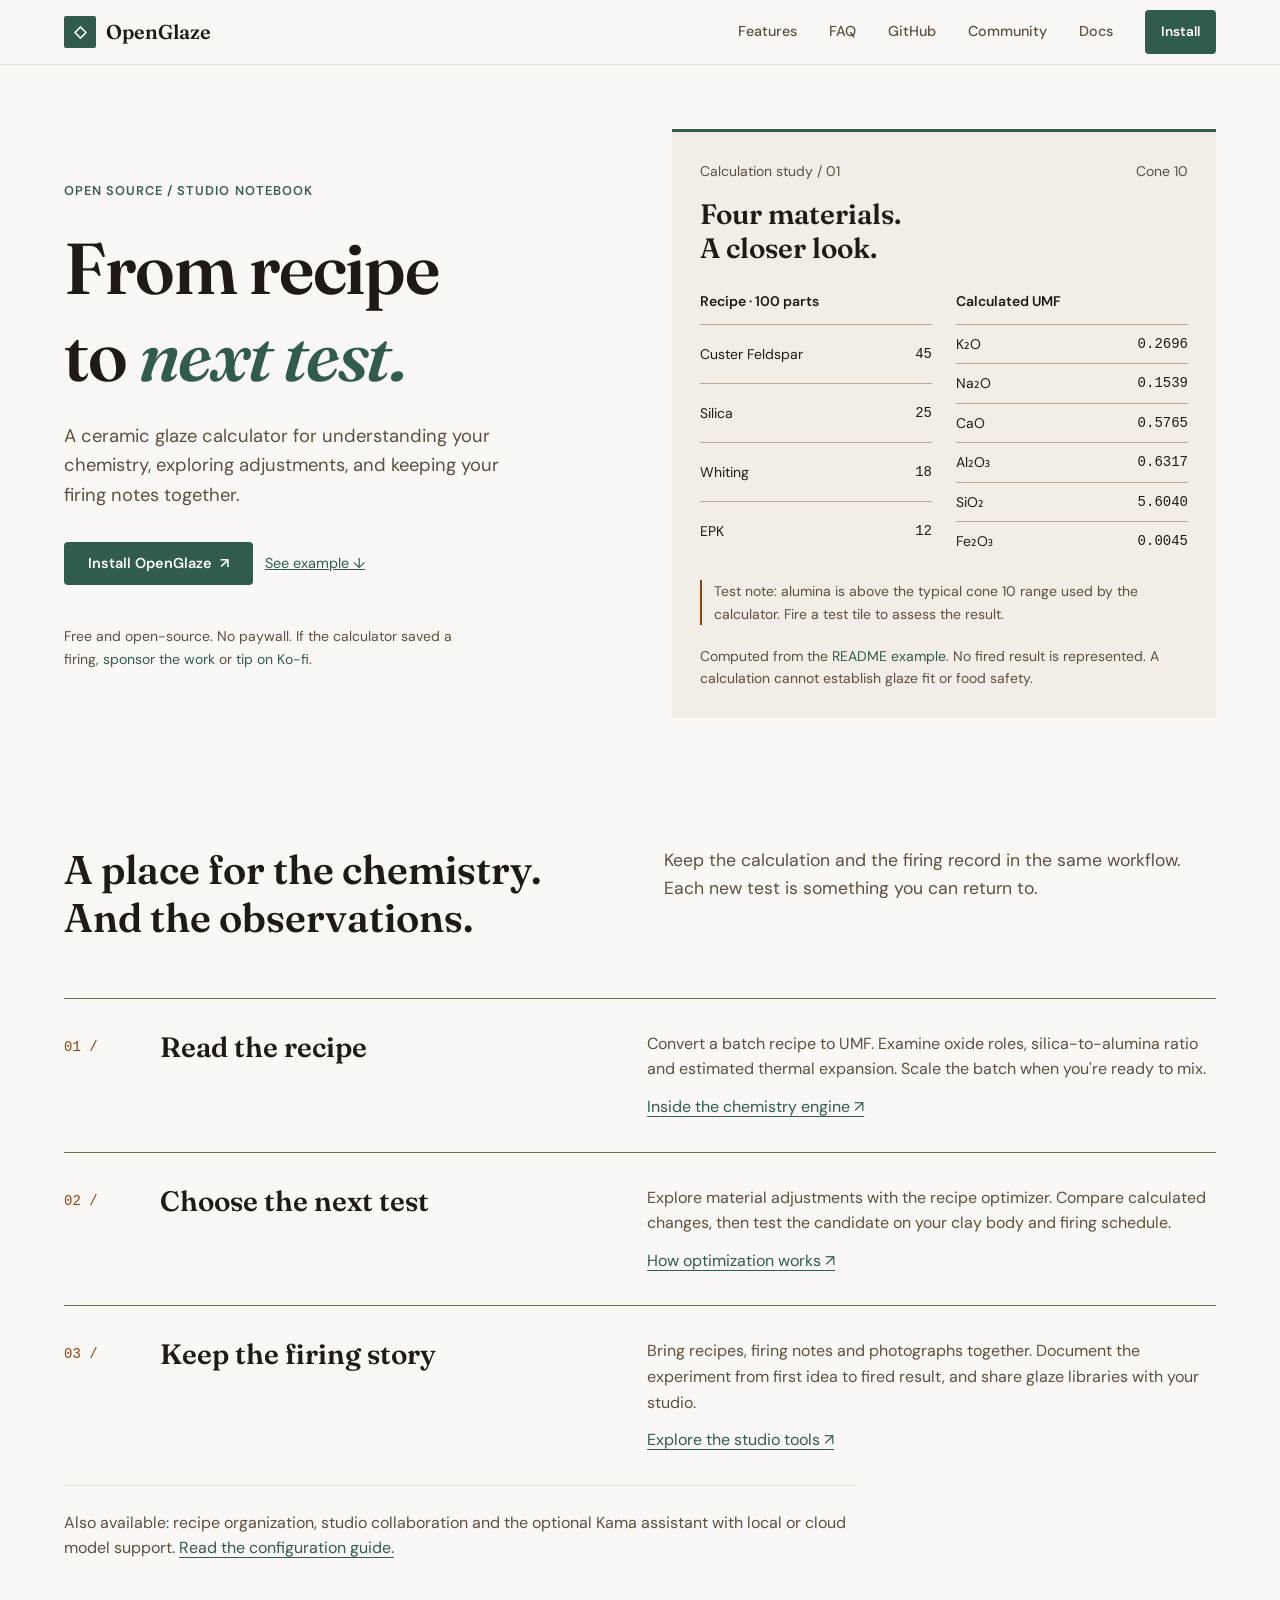
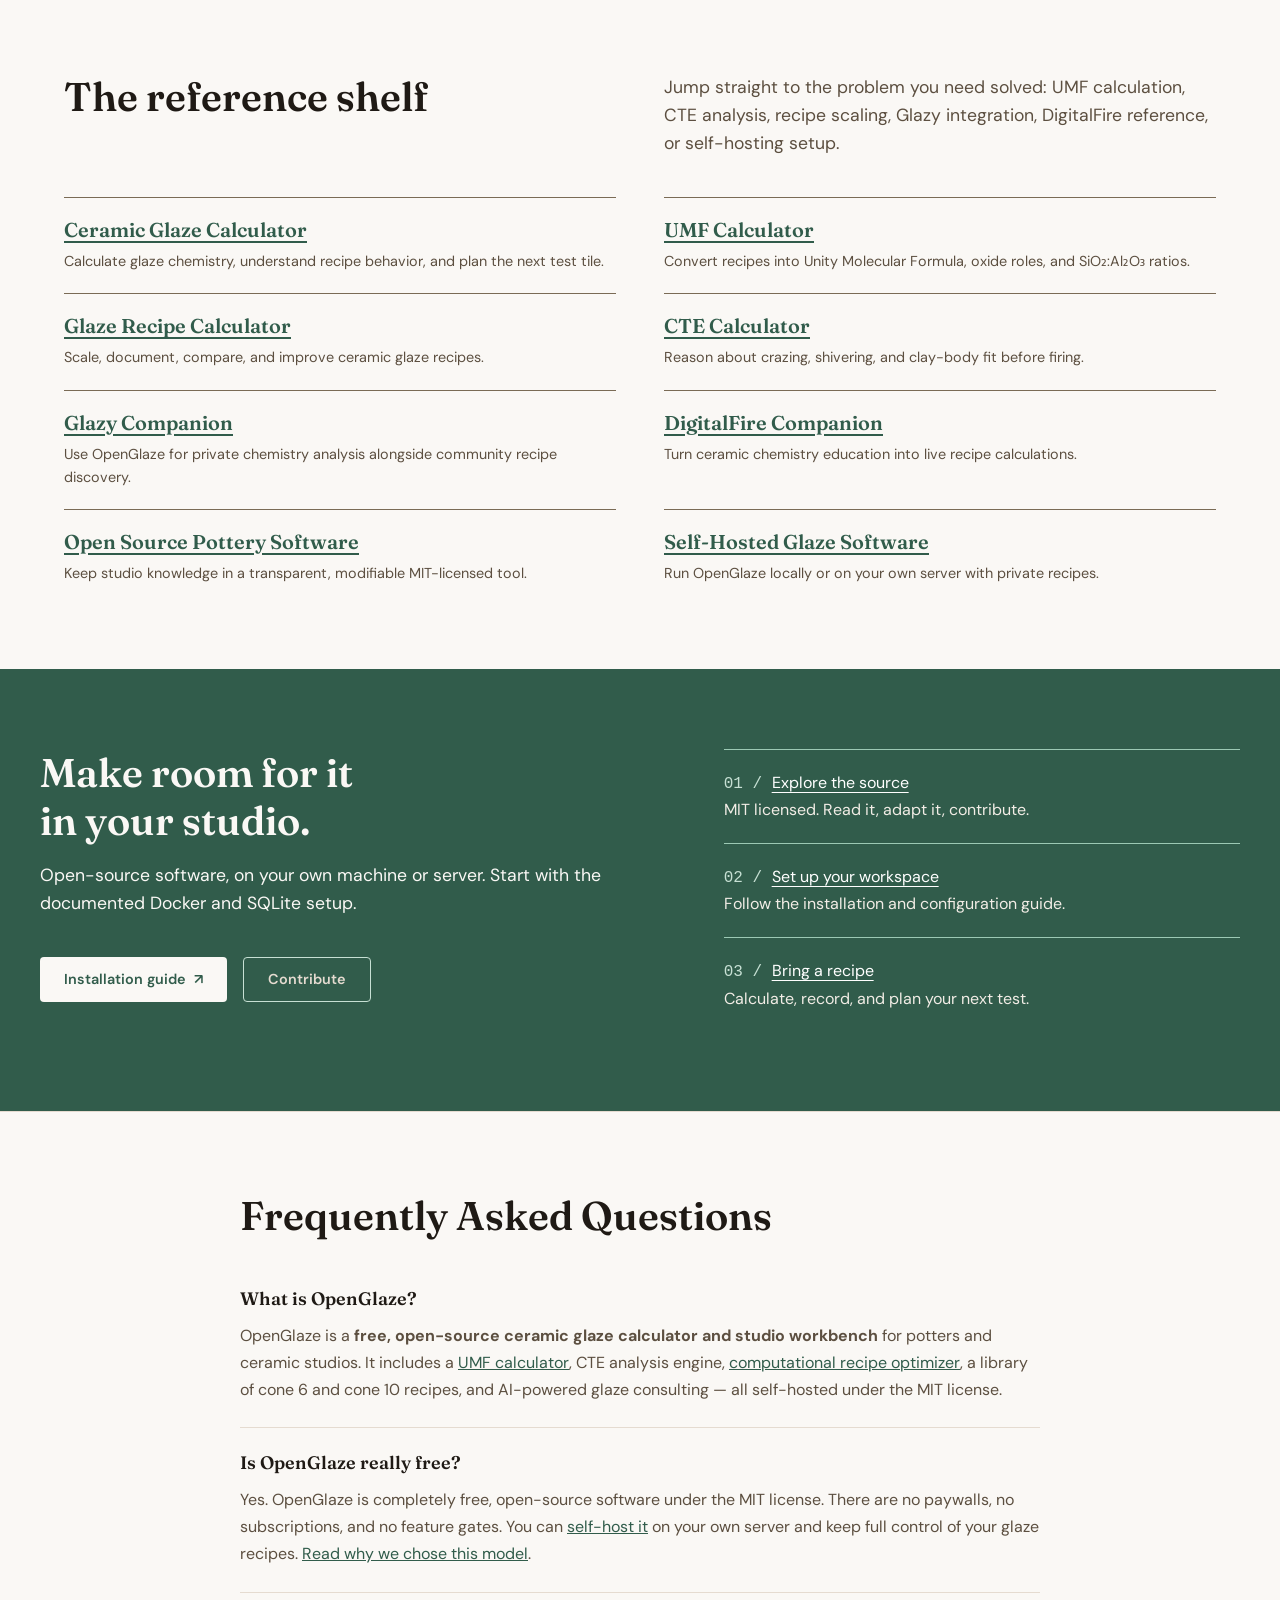
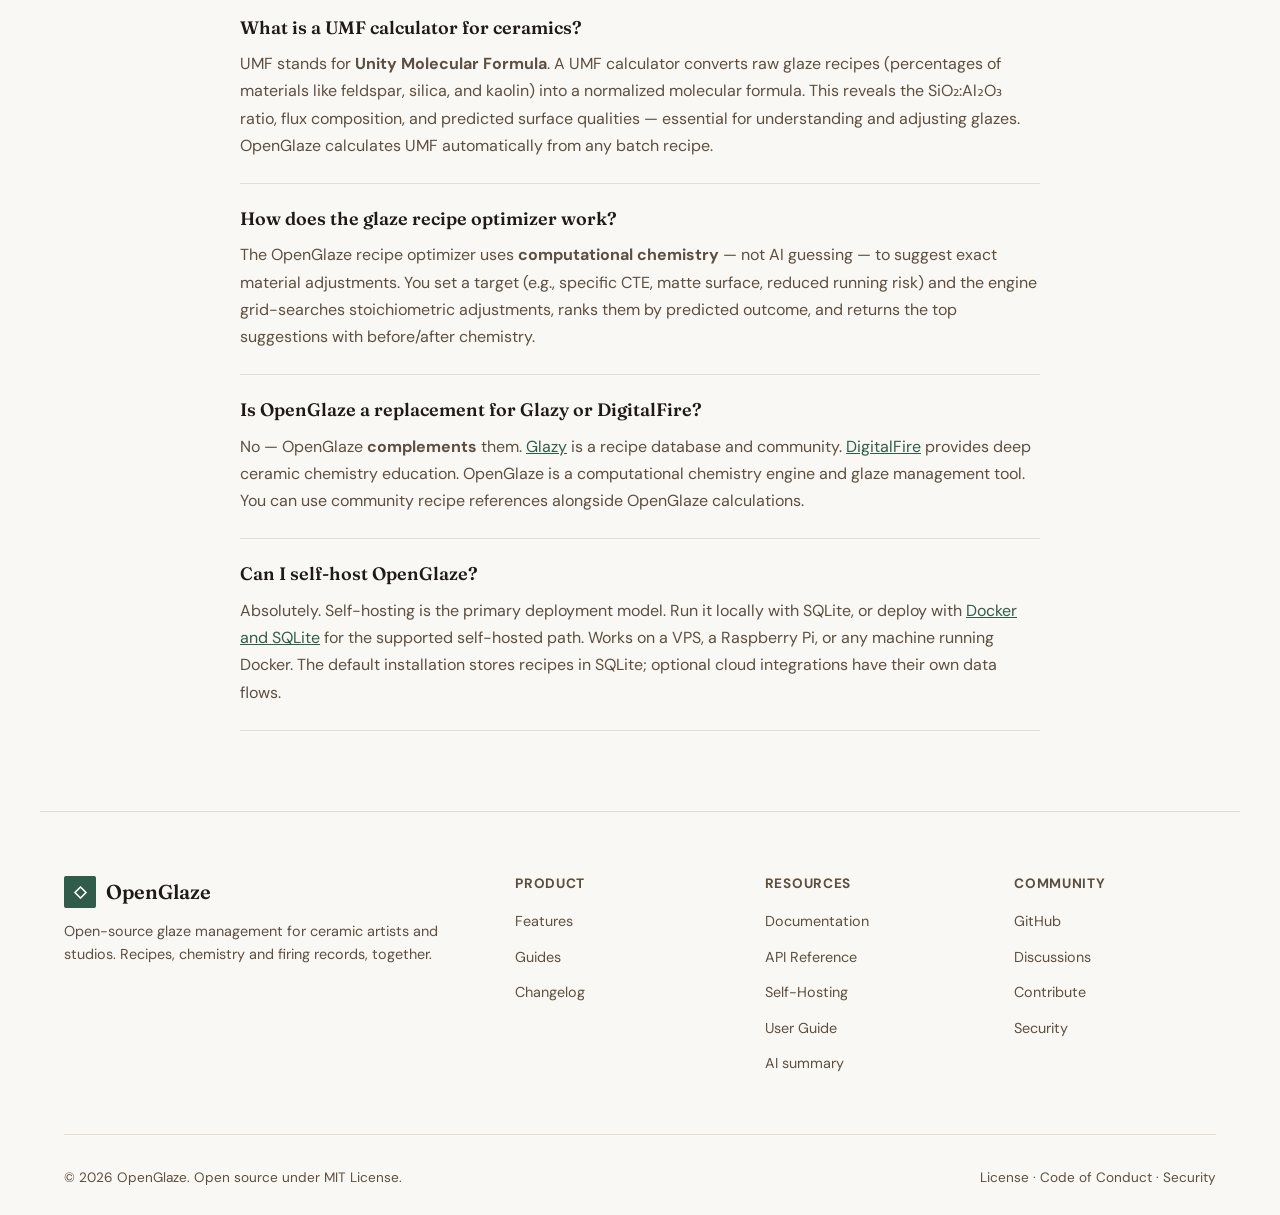
==== commit ec7ee872: "Add the existing tip links next to the free install." ====
--- a/docs/index.html
+++ b/docs/index.html
@@ -215,7 +215,6 @@
             border-radius: var(--radius-sm);
             font-size: 0.9rem;
             z-index: 200;
-            transition: top 0.2s;
         }
 
         .skip-link:focus {
@@ -766,7 +765,7 @@
                 <a href="https://github.com/KyaniteLabs/openglaze#quick-start" class="btn btn-primary">Install OpenGlaze <span aria-hidden="true">↗</span></a>
                 <a href="#example" class="example-link">See example <span aria-hidden="true">↓</span></a>
             </div>
-            <p class="site-note">Free and open-source. This is the project website; install the self-hosted app to use the tools.</p>
+            <p class="site-note">Free and open-source. No paywall. If the calculator saved a firing, <a href="https://github.com/sponsors/KyaniteLabs">sponsor the work</a> or <a href="https://ko-fi.com/kyanitelabs">tip on Ko-fi</a>.</p>
         </div>
         <figure class="specimen" id="example" aria-labelledby="specimen-title">
             <div class="specimen-label"><span>Calculation study / 01</span><span>Cone 10</span></div>
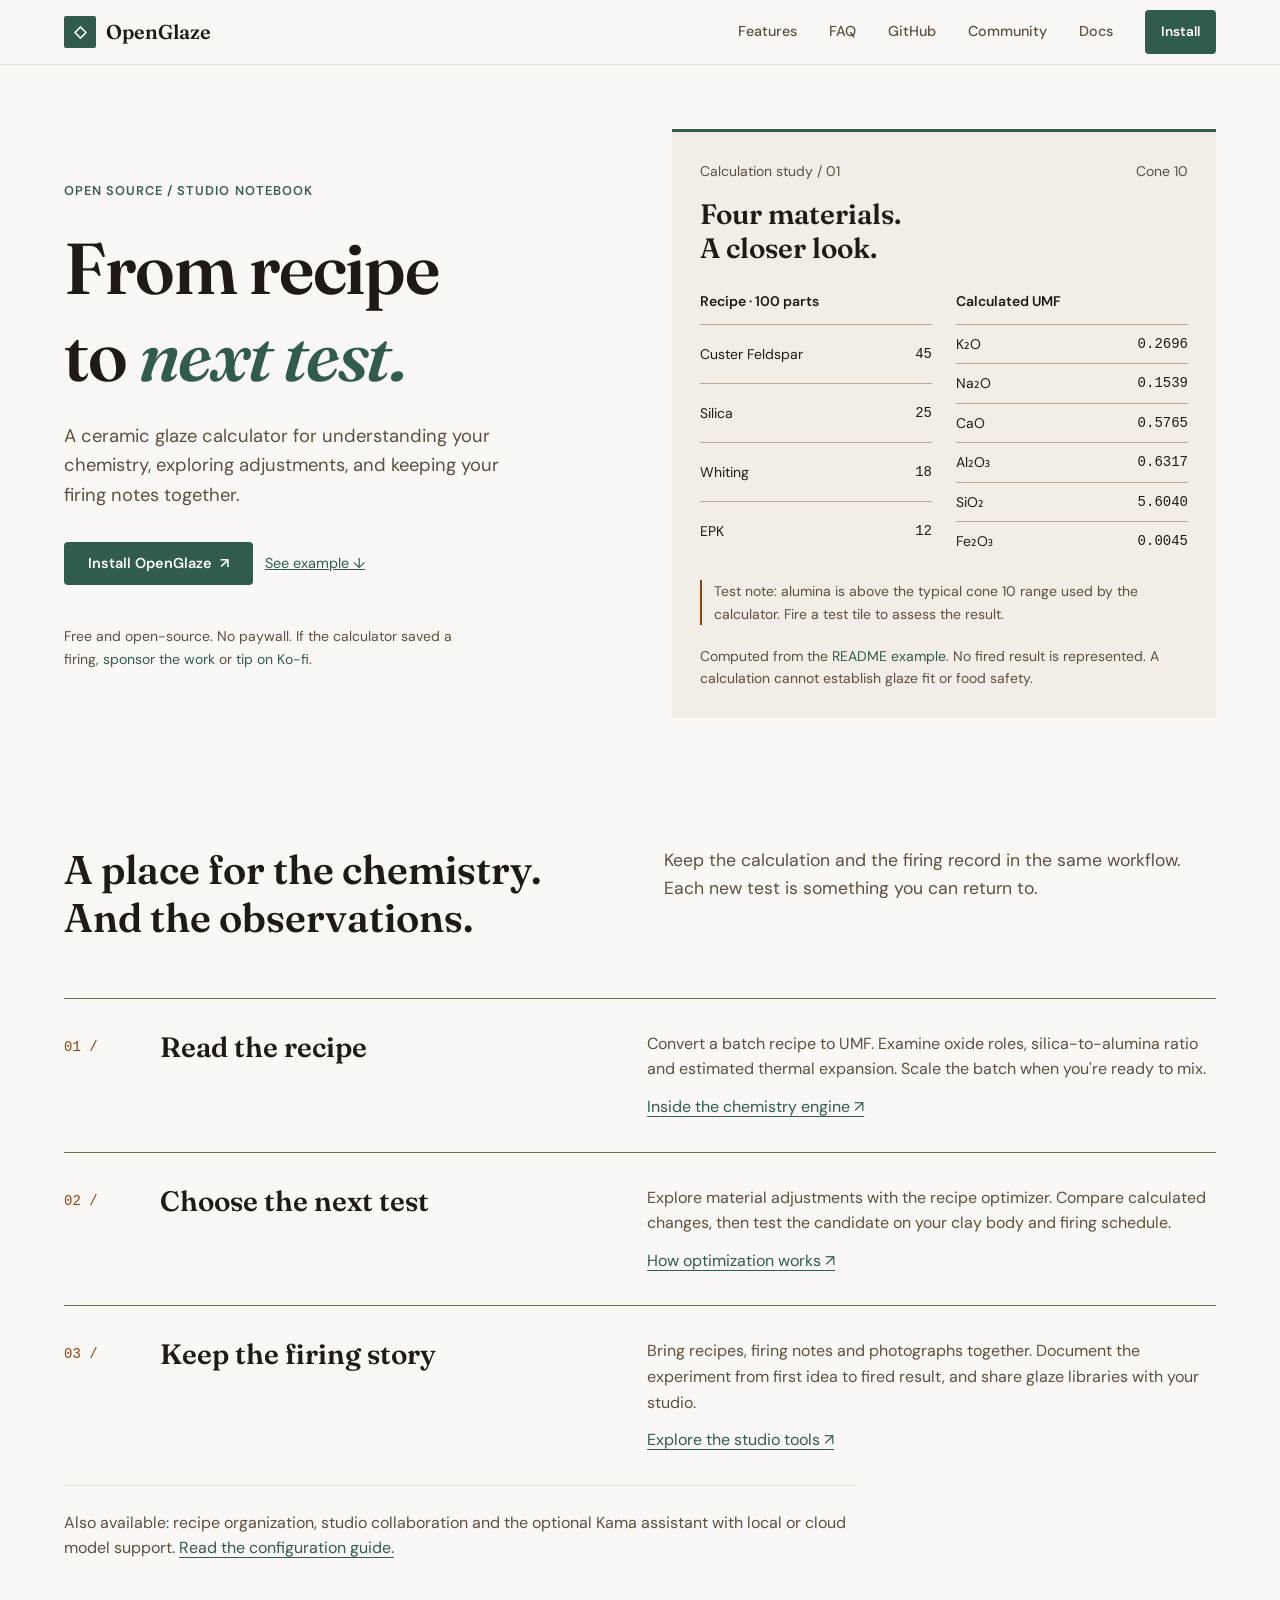
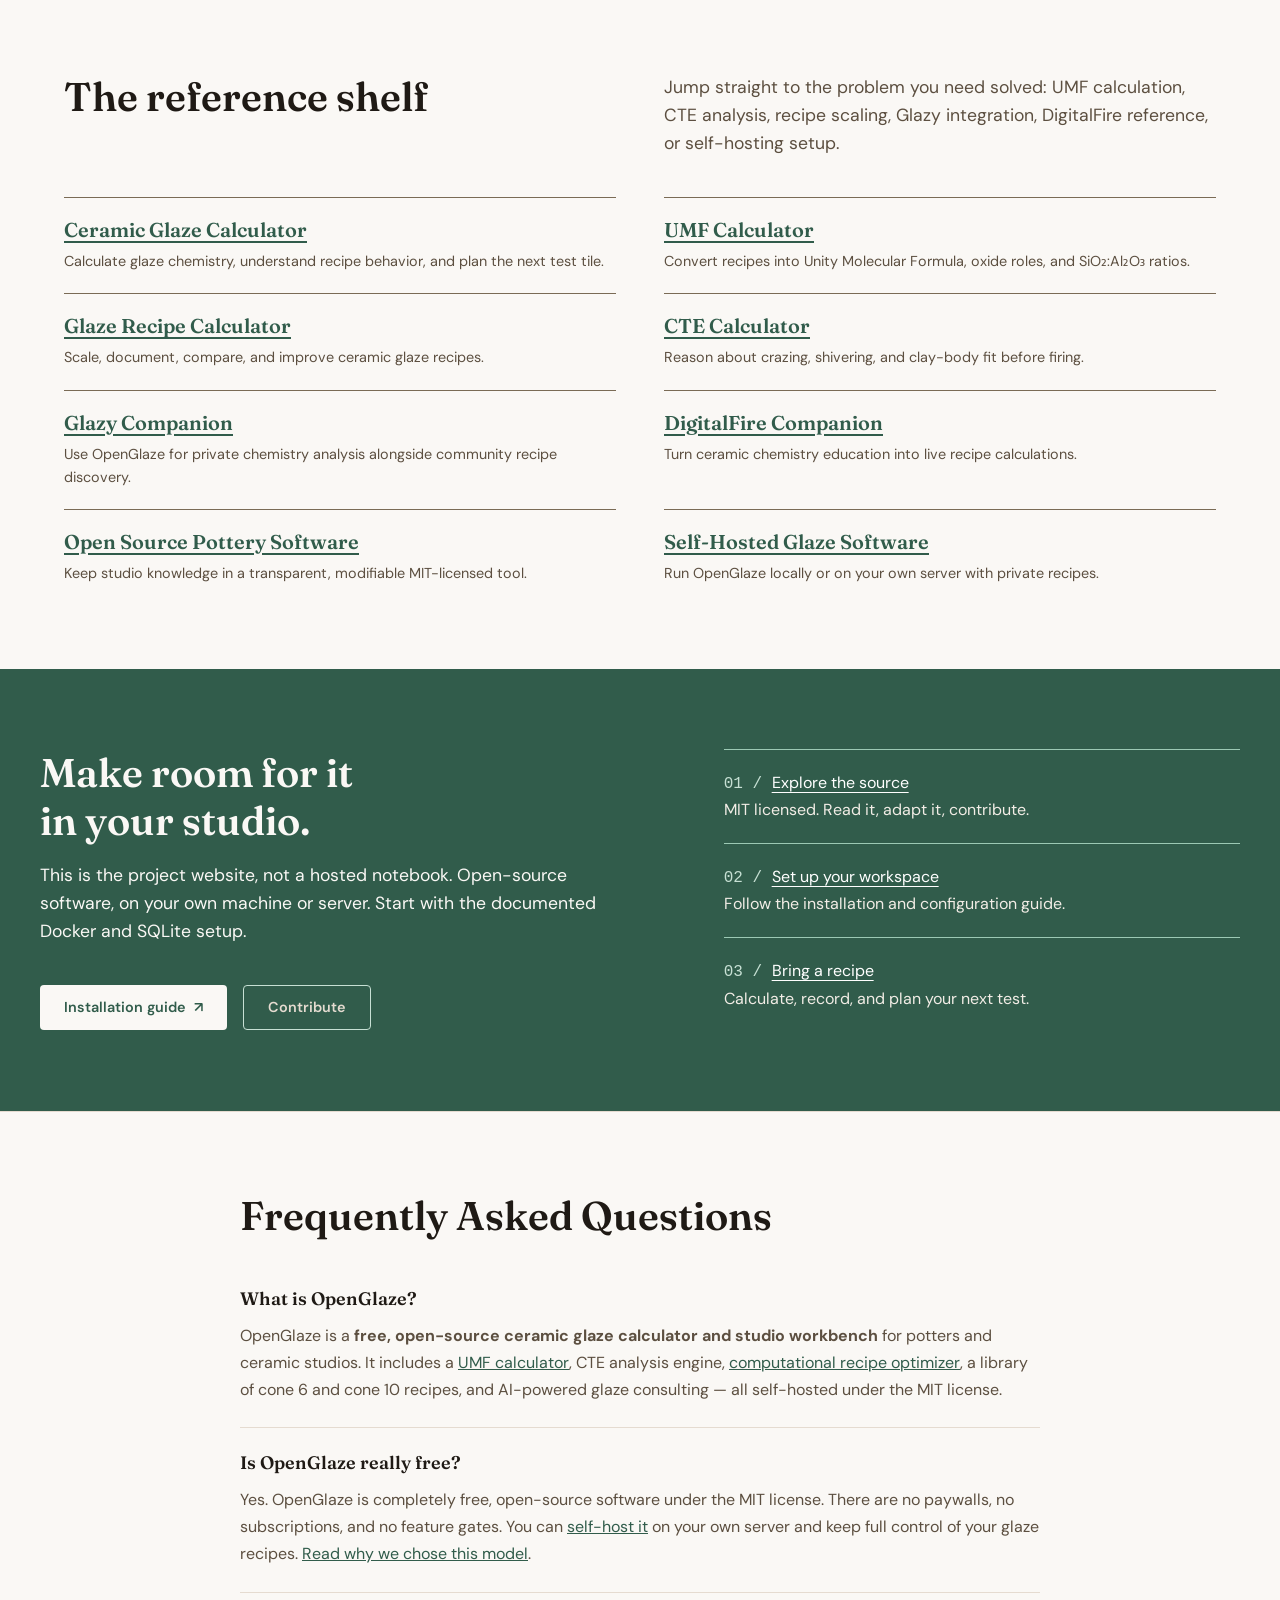
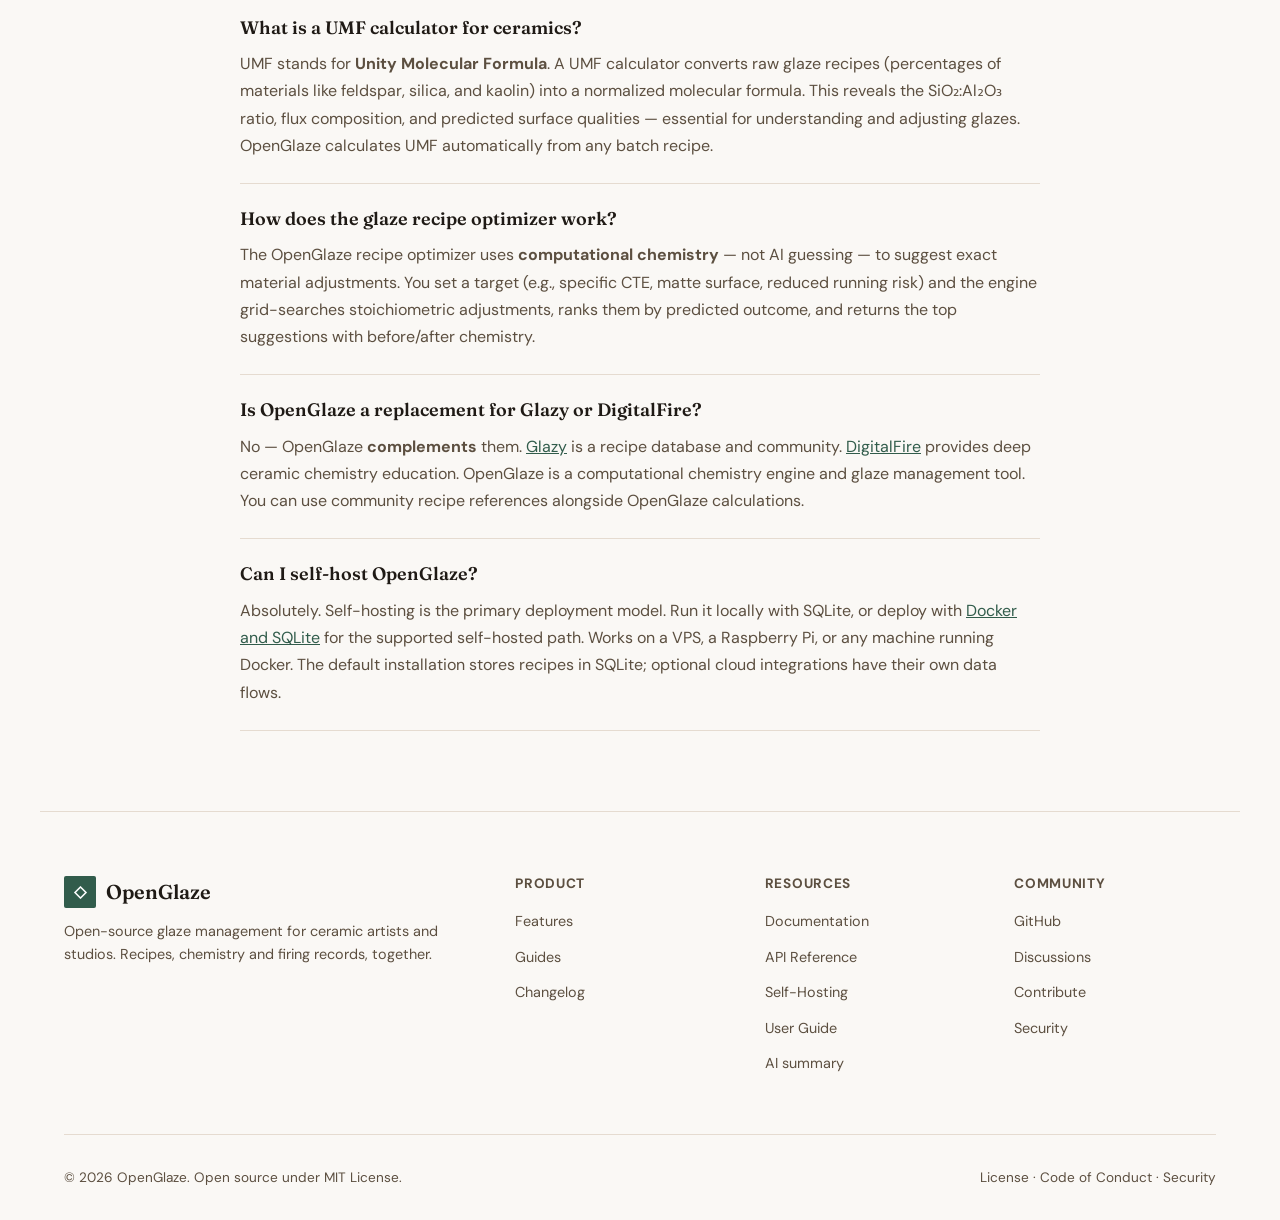
==== commit dfa6d670: "docs: ground architecture and product contracts; fail closed on mirror tests" ====
--- a/docs/index.html
+++ b/docs/index.html
@@ -842,7 +842,7 @@
         <div class="opensource-inner">
             <div>
                 <h2 id="install-title">Make room for it<br>in your studio.</h2>
-                <p>Open-source software, on your own machine or server. Start with the documented Docker and SQLite setup.</p>
+                <p>This is the project website, not a hosted notebook. Open-source software, on your own machine or server. Start with the documented Docker and SQLite setup.</p>
                 <div class="opensource-cta">
                     <a href="https://github.com/KyaniteLabs/openglaze#quick-start" class="btn btn-primary">Installation guide <span aria-hidden="true">↗</span></a>
                     <a href="https://github.com/KyaniteLabs/openglaze/blob/master/CONTRIBUTING.md" class="btn btn-secondary">Contribute</a>
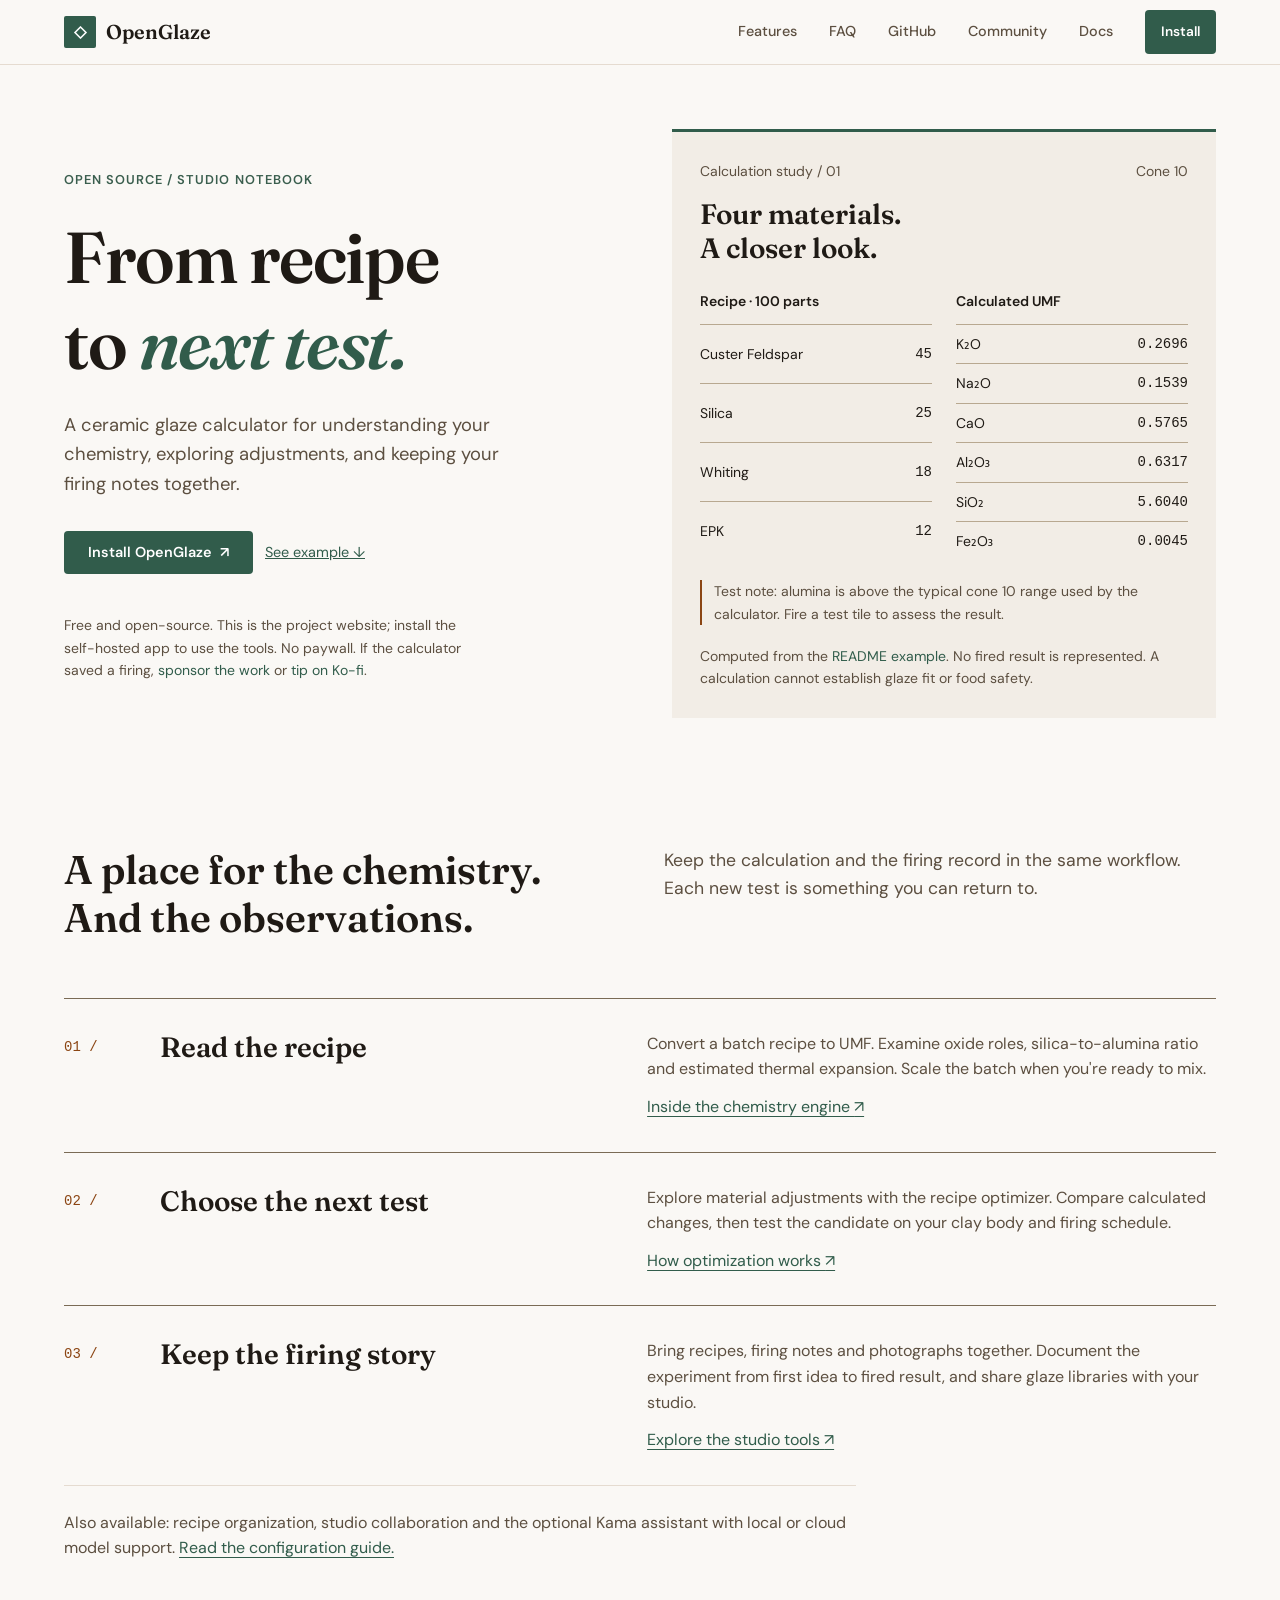
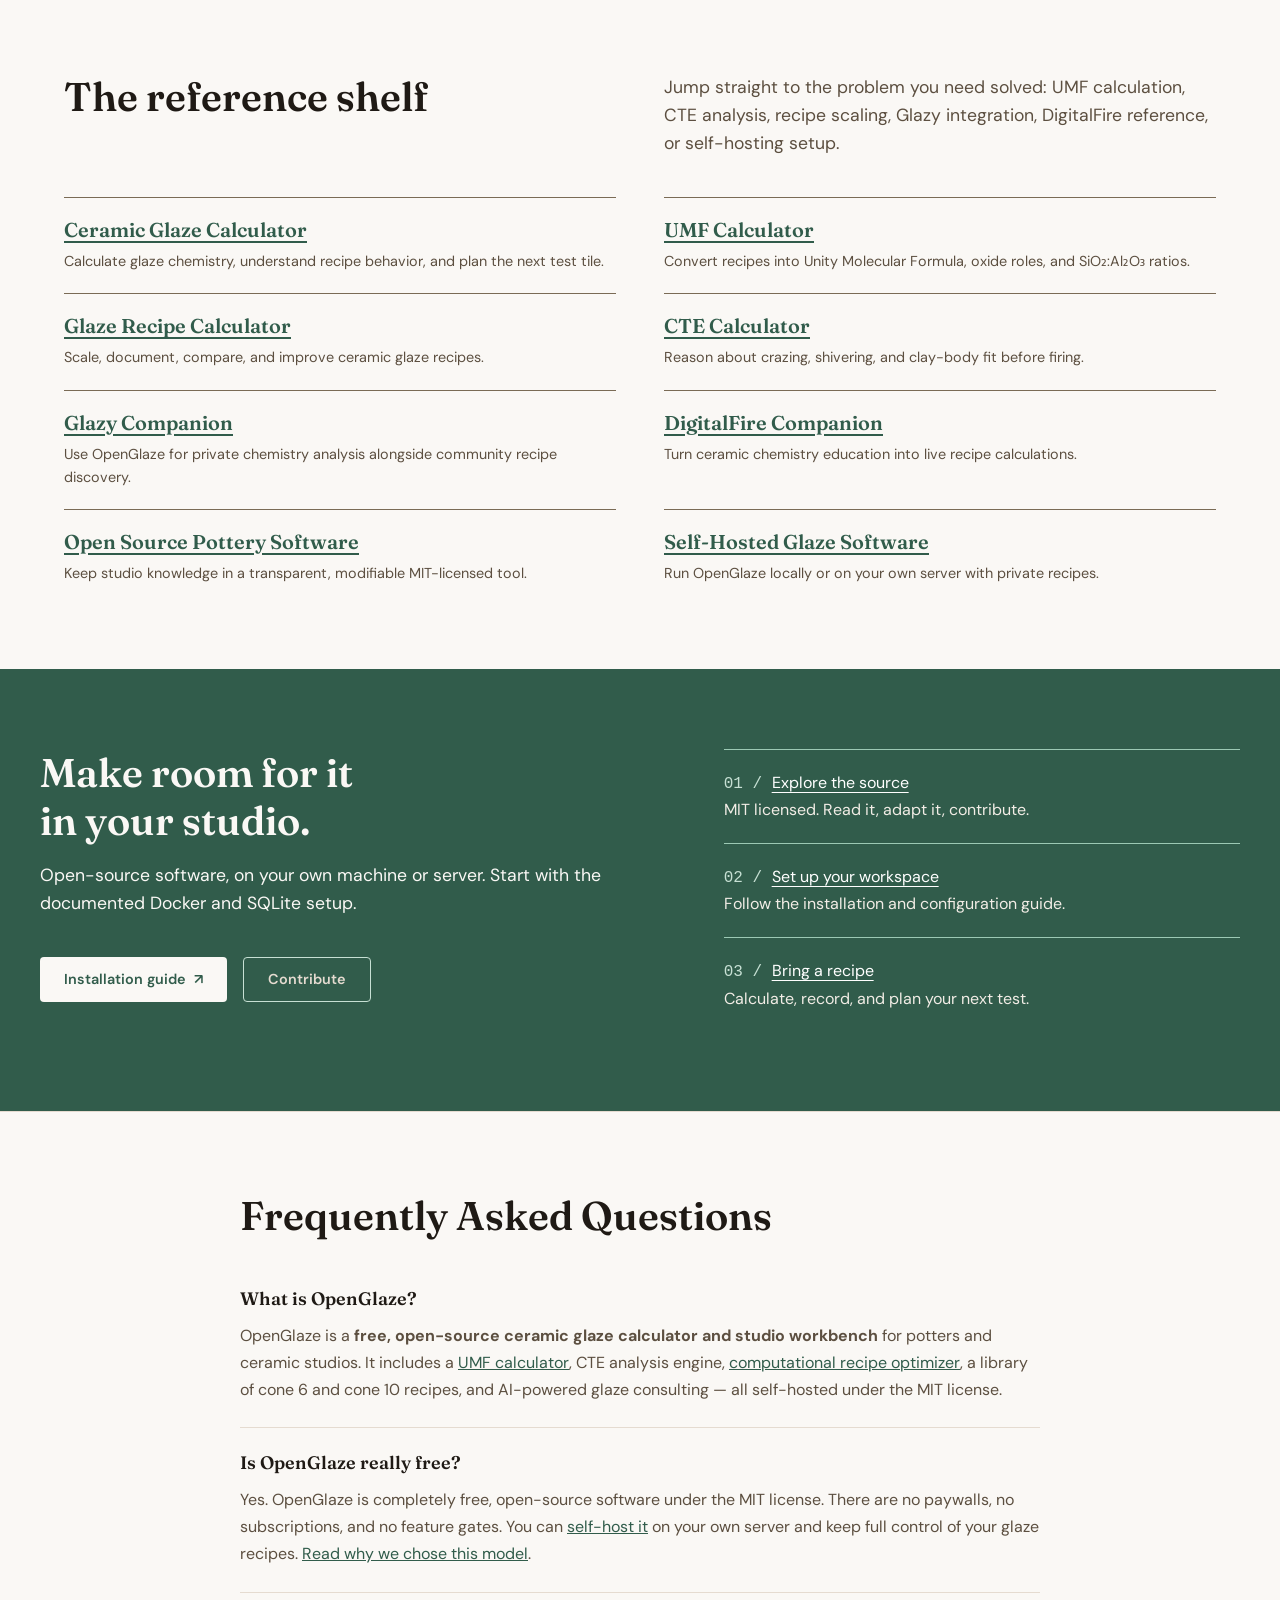
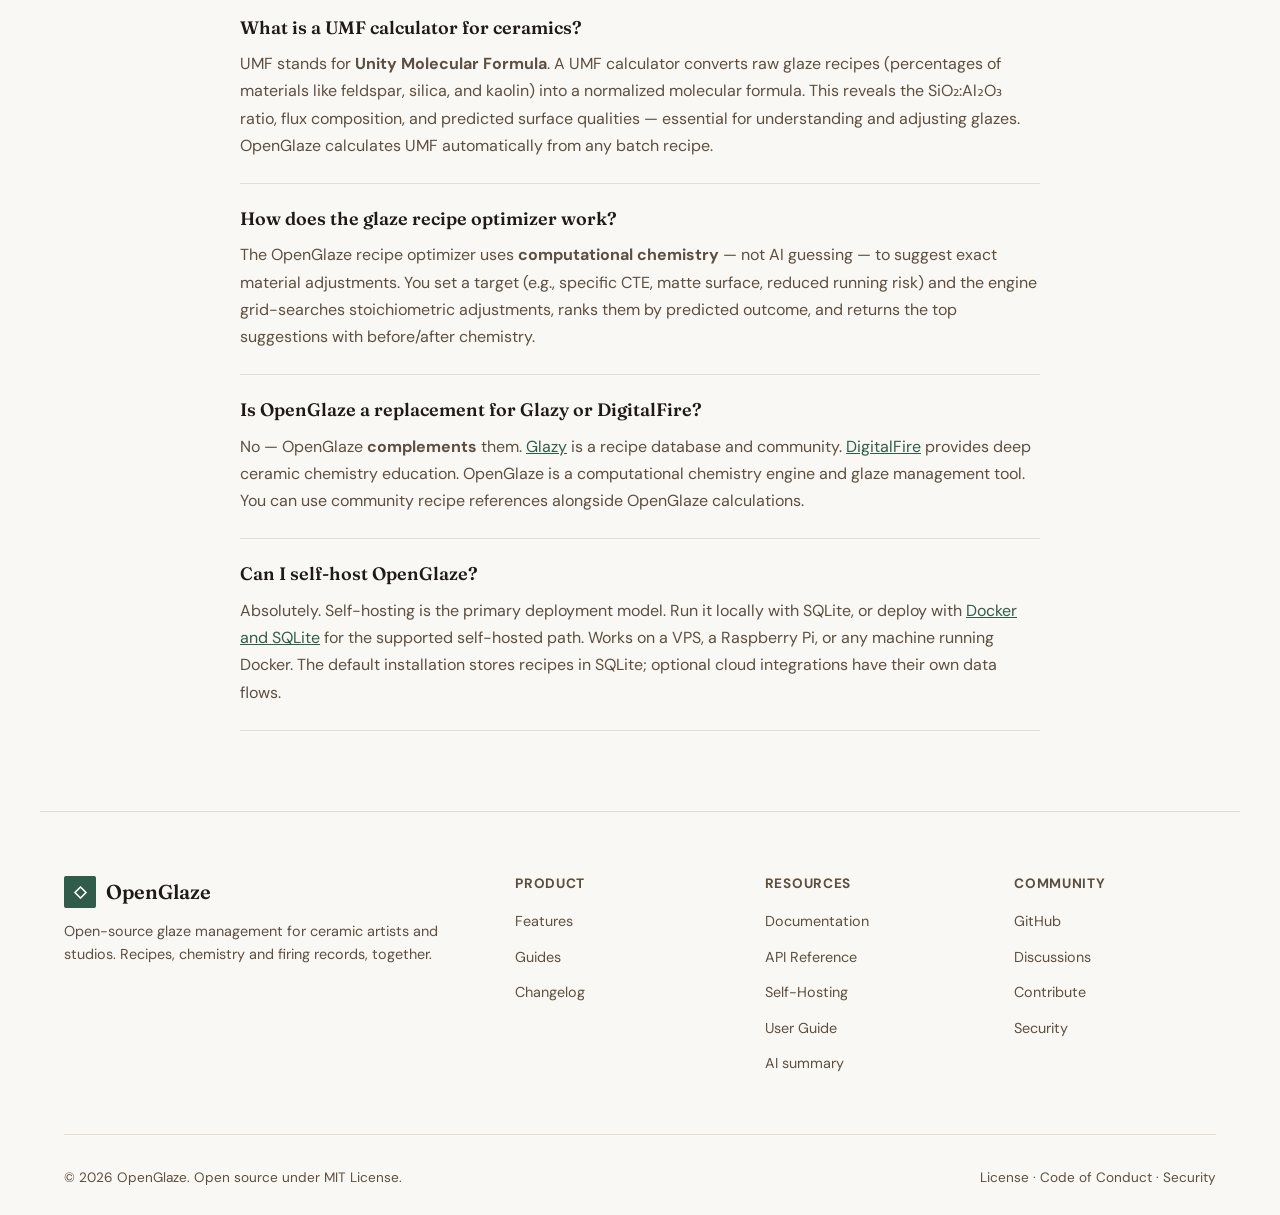
==== commit d3f5c38e: "fix: restore homepage Pages-vs-app note; bump Werkzeug to 3.1.9 PR #177 replaced the site note and d" ====
--- a/docs/index.html
+++ b/docs/index.html
@@ -765,7 +765,7 @@
                 <a href="https://github.com/KyaniteLabs/openglaze#quick-start" class="btn btn-primary">Install OpenGlaze <span aria-hidden="true">↗</span></a>
                 <a href="#example" class="example-link">See example <span aria-hidden="true">↓</span></a>
             </div>
-            <p class="site-note">Free and open-source. No paywall. If the calculator saved a firing, <a href="https://github.com/sponsors/KyaniteLabs">sponsor the work</a> or <a href="https://ko-fi.com/kyanitelabs">tip on Ko-fi</a>.</p>
+            <p class="site-note">Free and open-source. This is the project website; install the self-hosted app to use the tools. No paywall. If the calculator saved a firing, <a href="https://github.com/sponsors/KyaniteLabs">sponsor the work</a> or <a href="https://ko-fi.com/kyanitelabs">tip on Ko-fi</a>.</p>
         </div>
         <figure class="specimen" id="example" aria-labelledby="specimen-title">
             <div class="specimen-label"><span>Calculation study / 01</span><span>Cone 10</span></div>
@@ -842,7 +842,7 @@
         <div class="opensource-inner">
             <div>
                 <h2 id="install-title">Make room for it<br>in your studio.</h2>
-                <p>This is the project website, not a hosted notebook. Open-source software, on your own machine or server. Start with the documented Docker and SQLite setup.</p>
+                <p>Open-source software, on your own machine or server. Start with the documented Docker and SQLite setup.</p>
                 <div class="opensource-cta">
                     <a href="https://github.com/KyaniteLabs/openglaze#quick-start" class="btn btn-primary">Installation guide <span aria-hidden="true">↗</span></a>
                     <a href="https://github.com/KyaniteLabs/openglaze/blob/master/CONTRIBUTING.md" class="btn btn-secondary">Contribute</a>
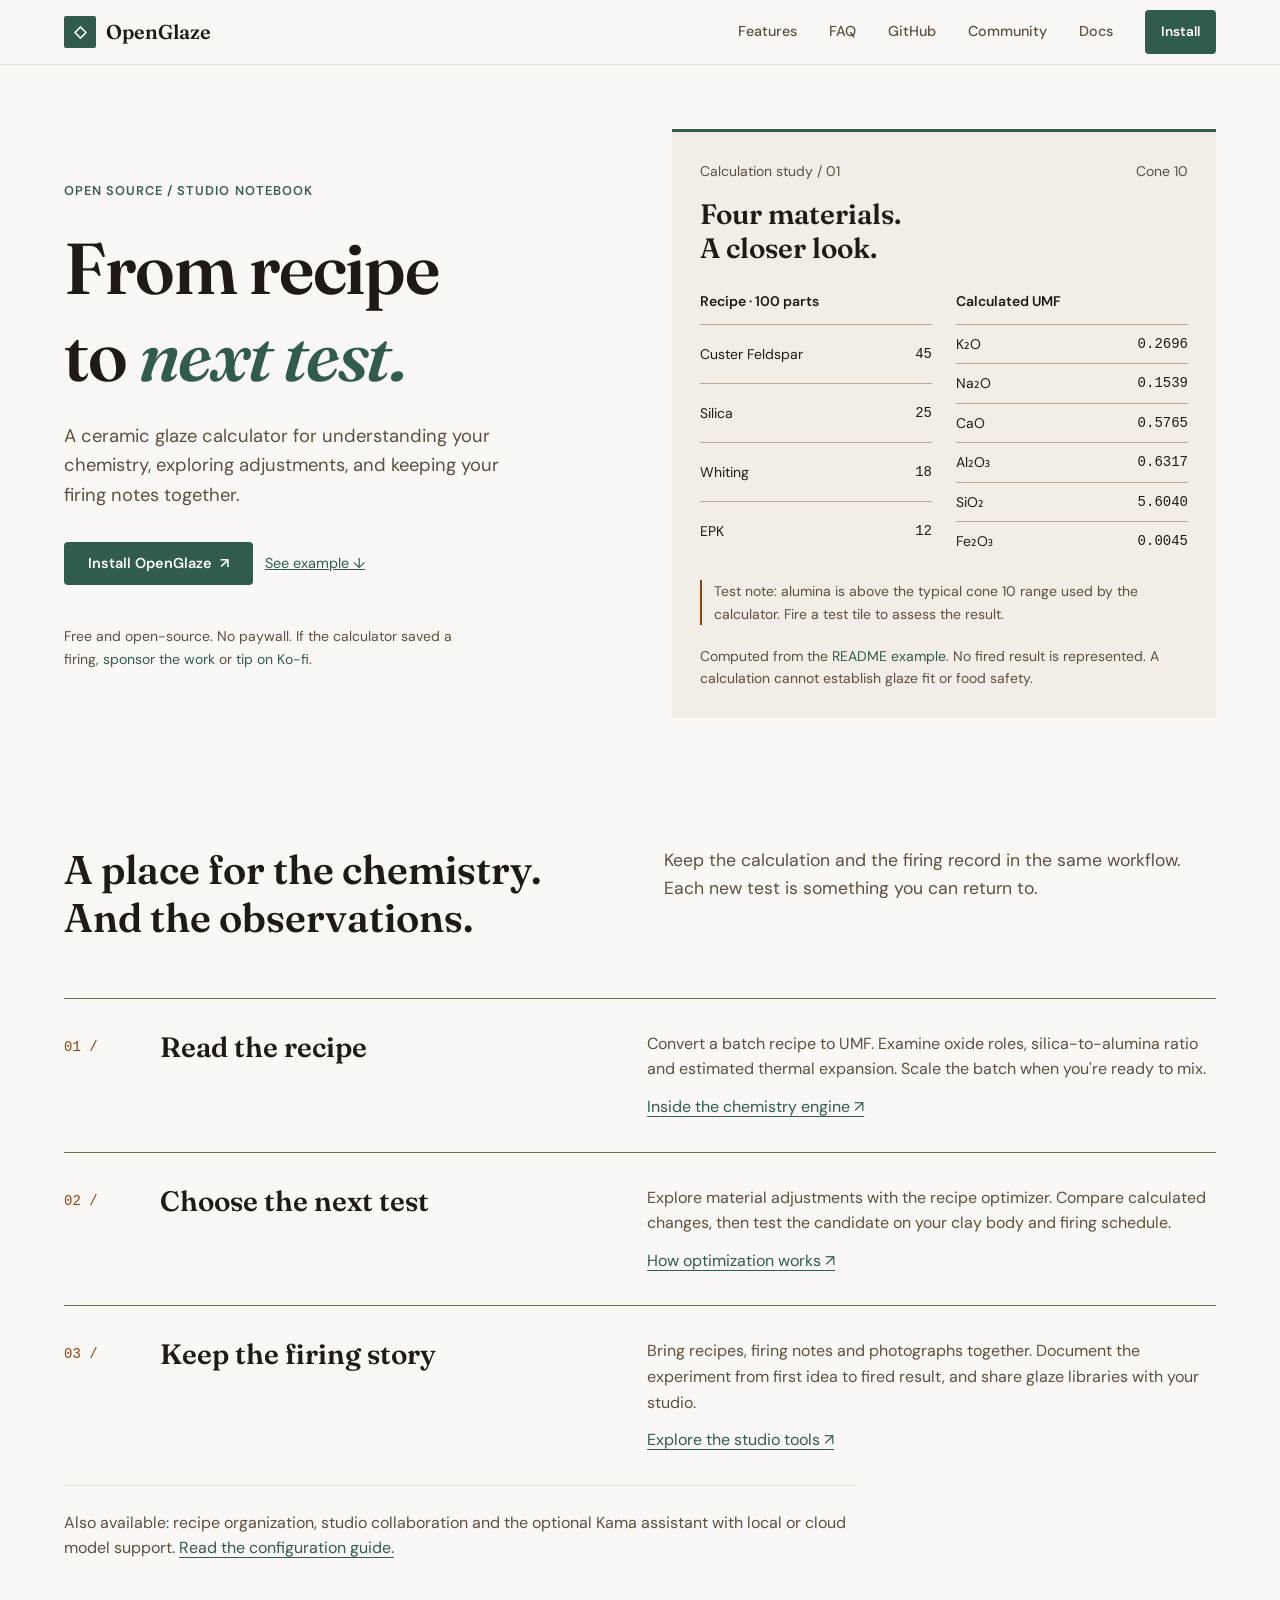
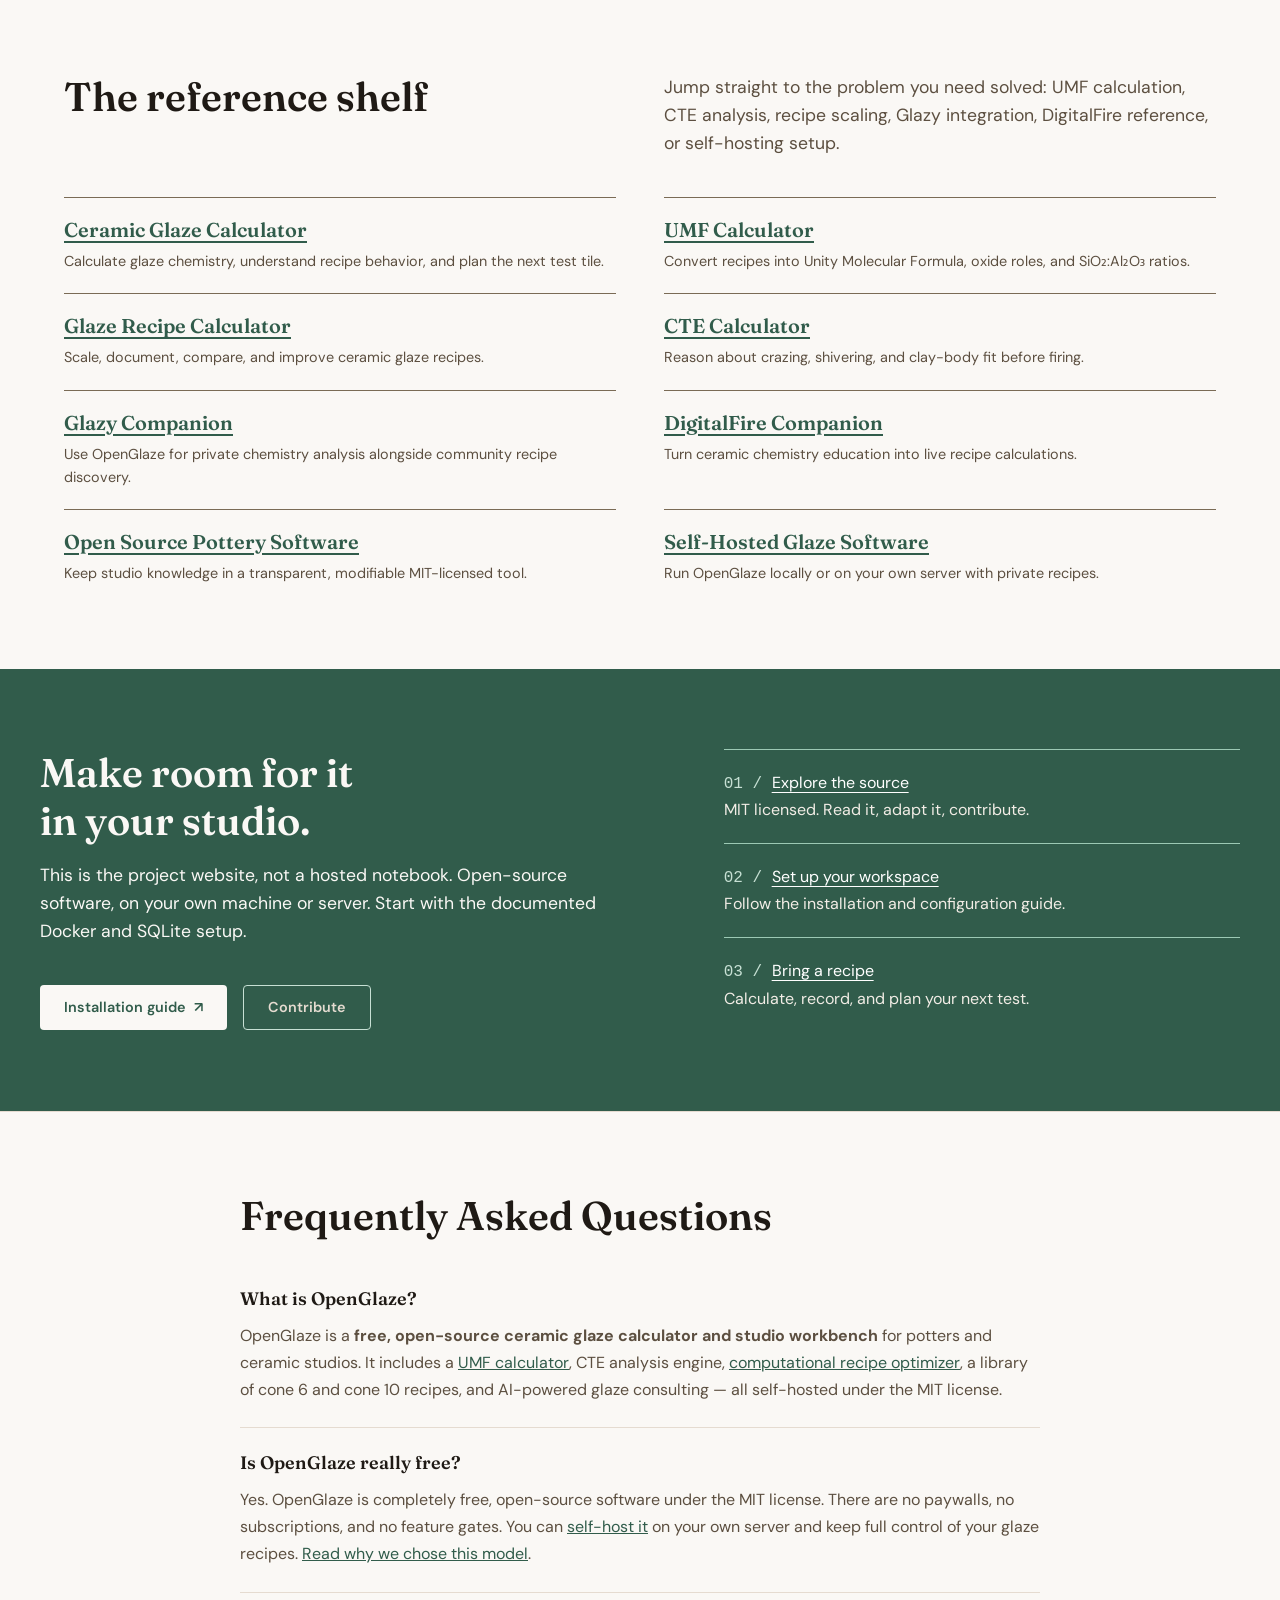
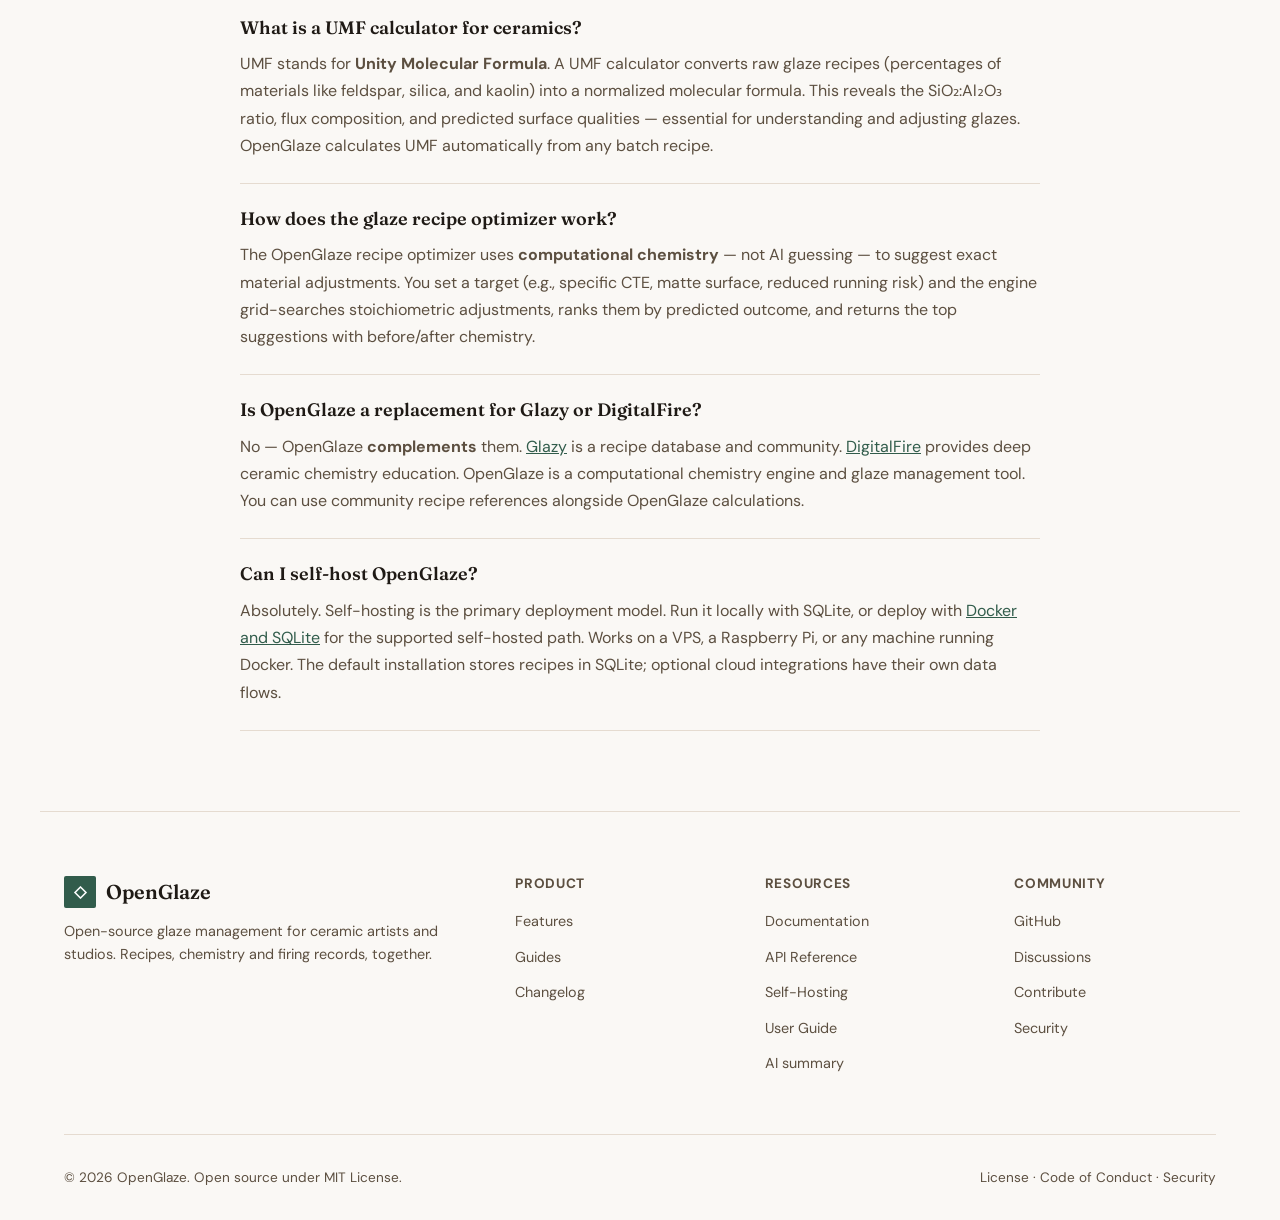
==== commit 453739b3: "docs: source-grounded architecture, product and foundation contracts (#178) Adds PRODUCT.md/ARCHITEC" ====
--- a/docs/index.html
+++ b/docs/index.html
@@ -765,7 +765,7 @@
                 <a href="https://github.com/KyaniteLabs/openglaze#quick-start" class="btn btn-primary">Install OpenGlaze <span aria-hidden="true">↗</span></a>
                 <a href="#example" class="example-link">See example <span aria-hidden="true">↓</span></a>
             </div>
-            <p class="site-note">Free and open-source. This is the project website; install the self-hosted app to use the tools. No paywall. If the calculator saved a firing, <a href="https://github.com/sponsors/KyaniteLabs">sponsor the work</a> or <a href="https://ko-fi.com/kyanitelabs">tip on Ko-fi</a>.</p>
+            <p class="site-note">Free and open-source. No paywall. If the calculator saved a firing, <a href="https://github.com/sponsors/KyaniteLabs">sponsor the work</a> or <a href="https://ko-fi.com/kyanitelabs">tip on Ko-fi</a>.</p>
         </div>
         <figure class="specimen" id="example" aria-labelledby="specimen-title">
             <div class="specimen-label"><span>Calculation study / 01</span><span>Cone 10</span></div>
@@ -842,7 +842,7 @@
         <div class="opensource-inner">
             <div>
                 <h2 id="install-title">Make room for it<br>in your studio.</h2>
-                <p>Open-source software, on your own machine or server. Start with the documented Docker and SQLite setup.</p>
+                <p>This is the project website, not a hosted notebook. Open-source software, on your own machine or server. Start with the documented Docker and SQLite setup.</p>
                 <div class="opensource-cta">
                     <a href="https://github.com/KyaniteLabs/openglaze#quick-start" class="btn btn-primary">Installation guide <span aria-hidden="true">↗</span></a>
                     <a href="https://github.com/KyaniteLabs/openglaze/blob/master/CONTRIBUTING.md" class="btn btn-secondary">Contribute</a>
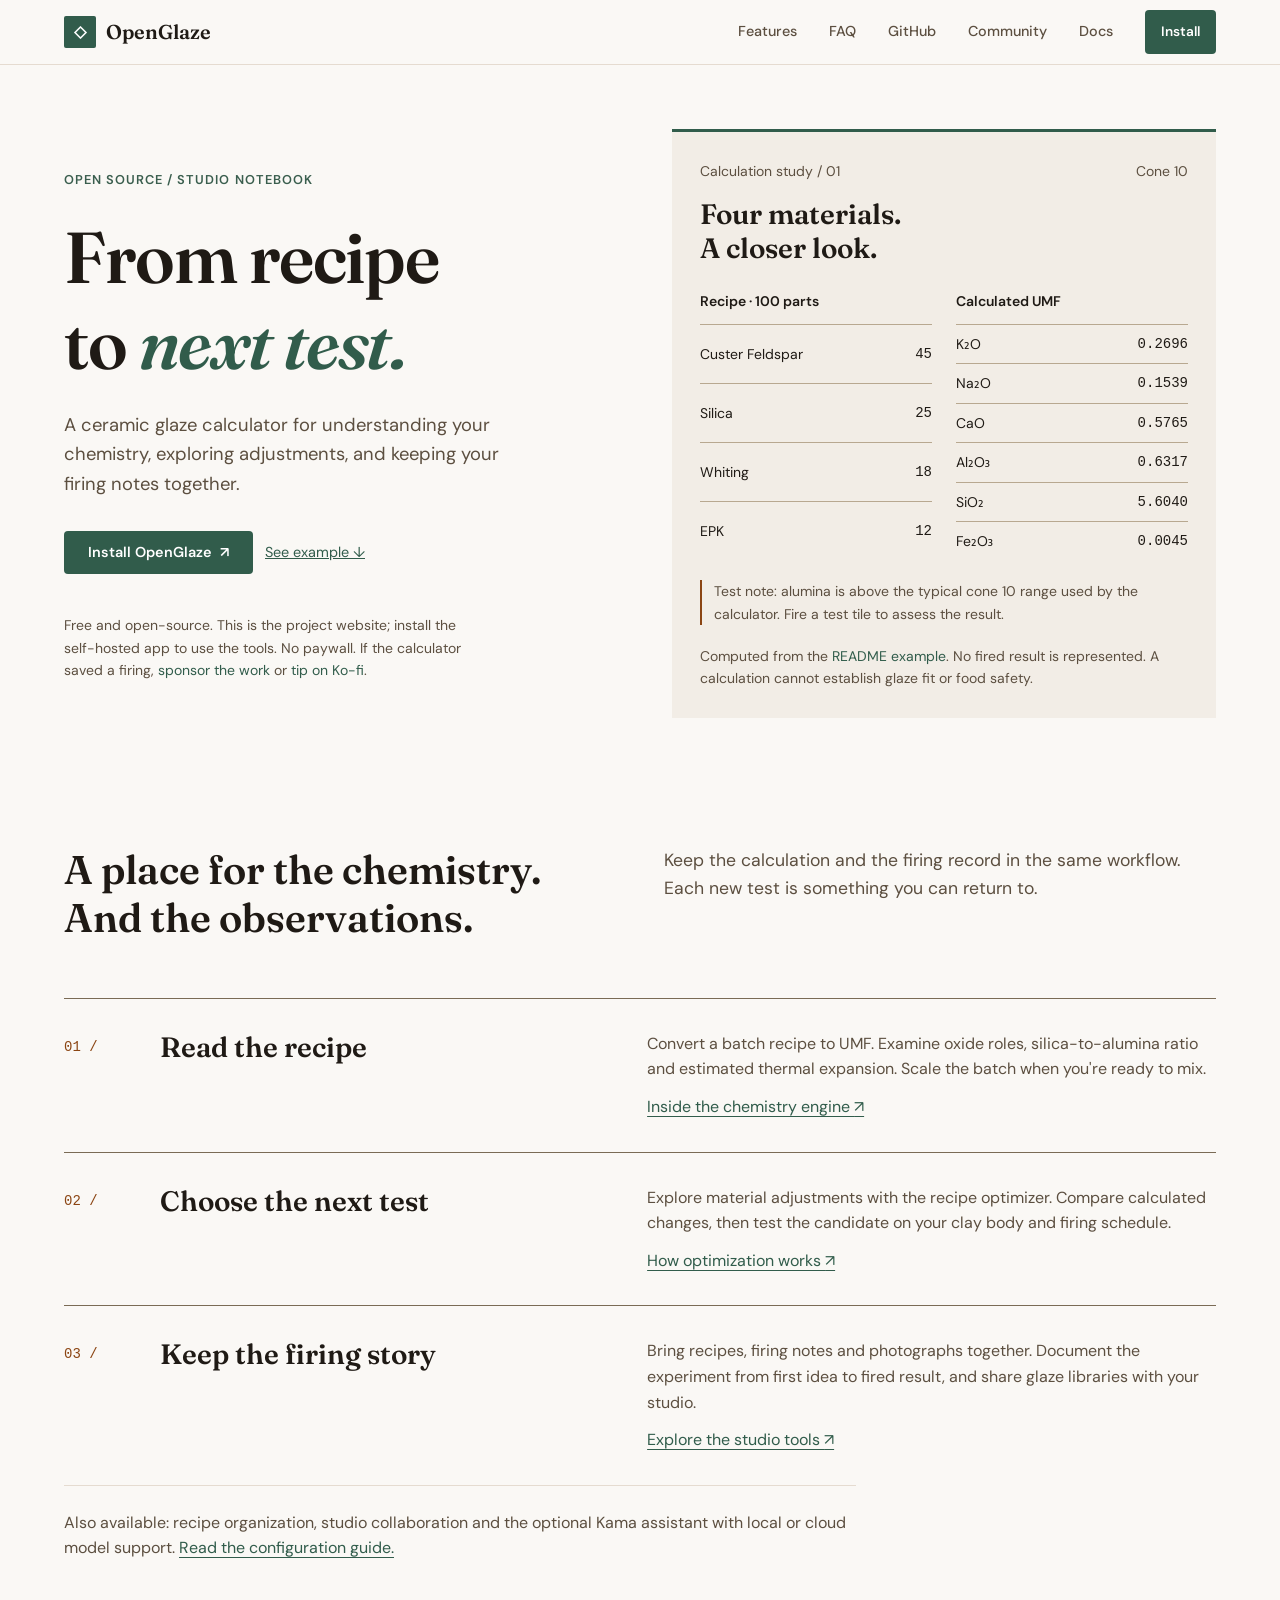
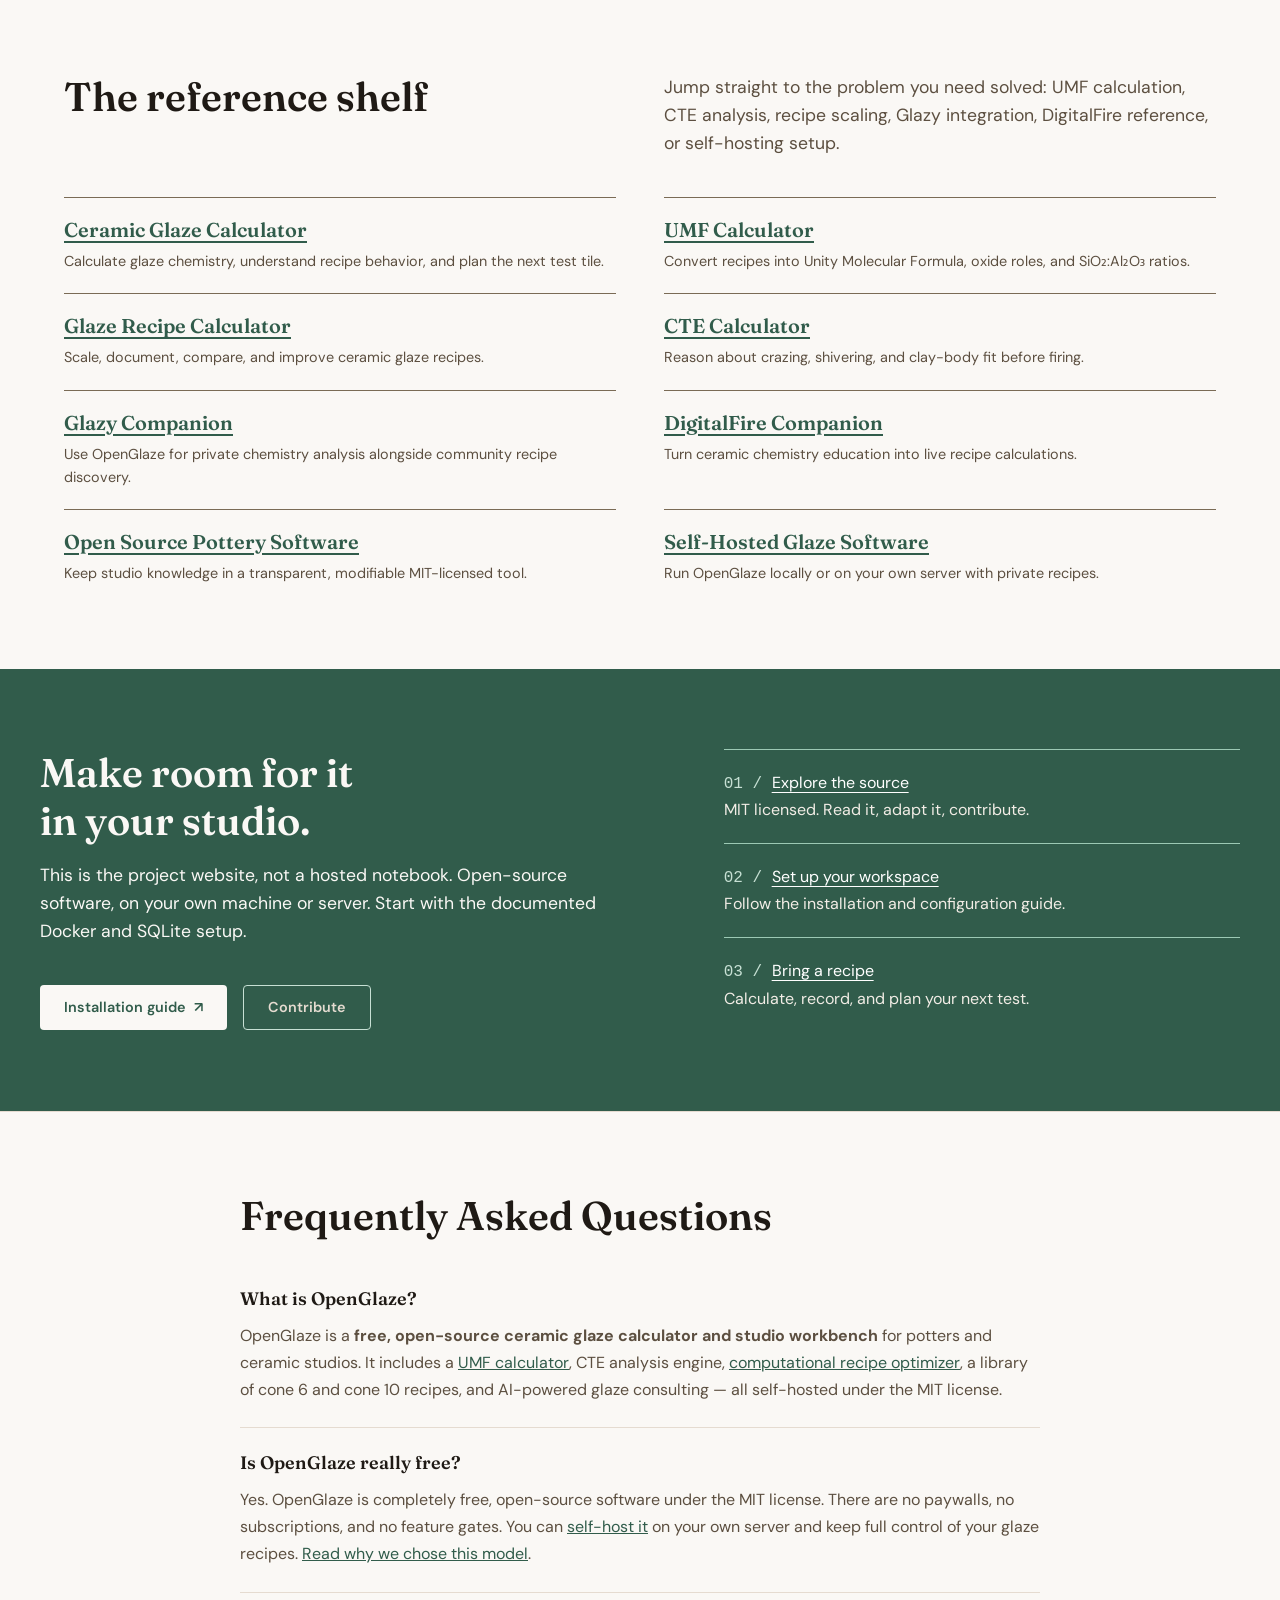
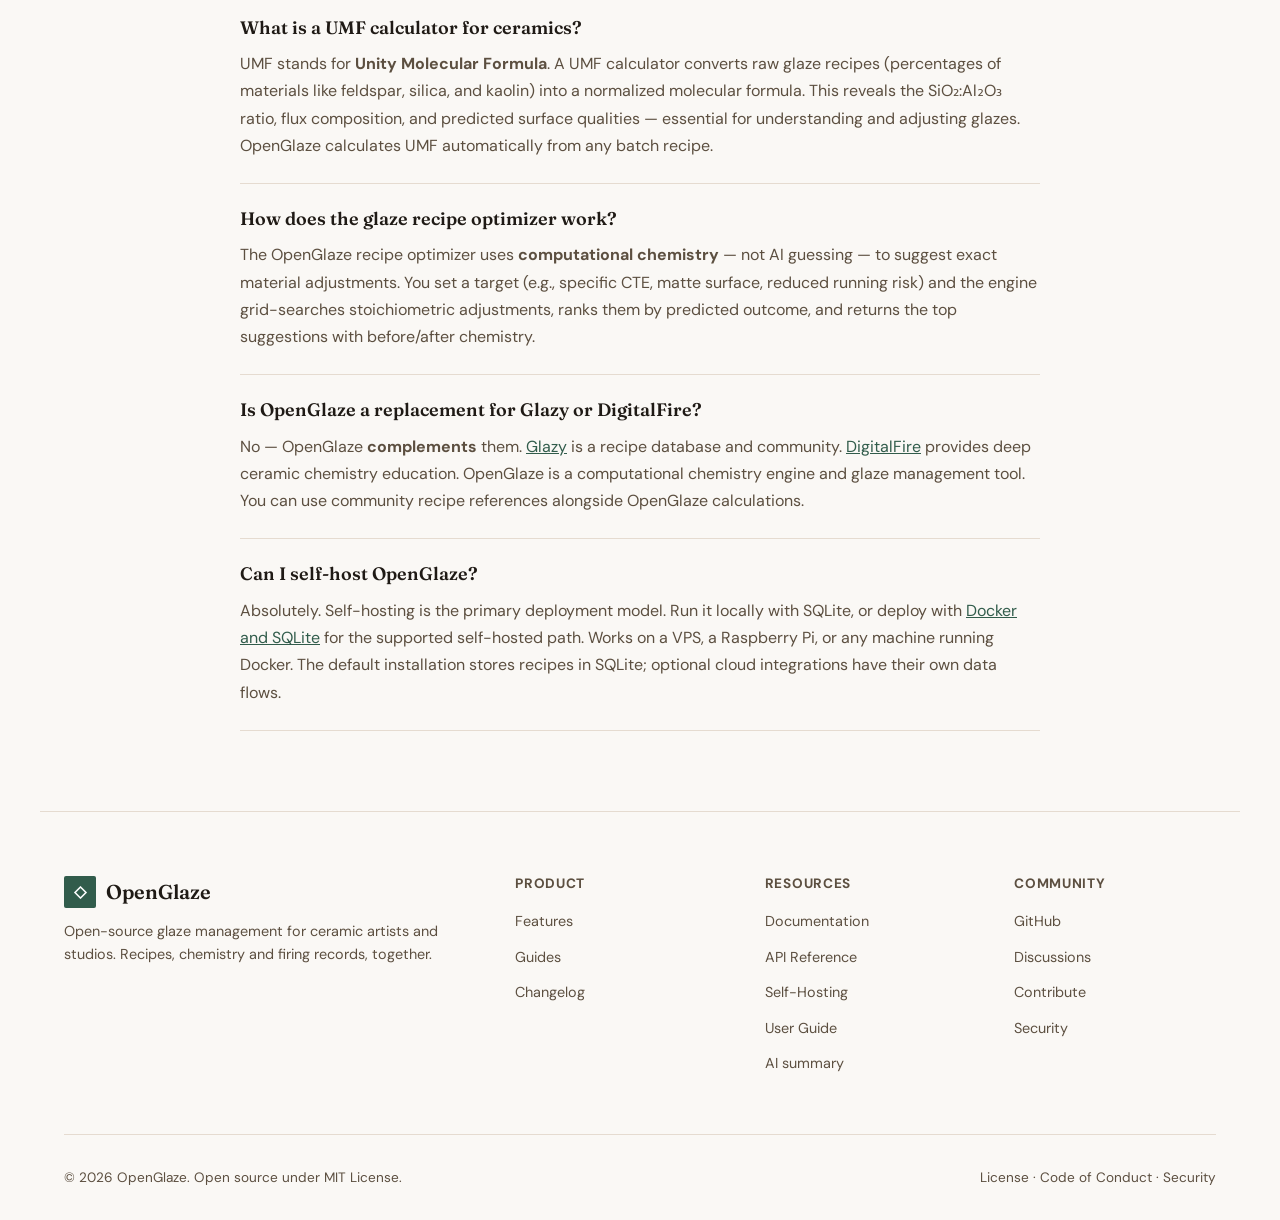
==== commit ae697d29: "fix: restore homepage Pages-vs-app note; bump Werkzeug to 3.1.9 (#181) Fixes two failures already on" ====
--- a/docs/index.html
+++ b/docs/index.html
@@ -765,7 +765,7 @@
                 <a href="https://github.com/KyaniteLabs/openglaze#quick-start" class="btn btn-primary">Install OpenGlaze <span aria-hidden="true">↗</span></a>
                 <a href="#example" class="example-link">See example <span aria-hidden="true">↓</span></a>
             </div>
-            <p class="site-note">Free and open-source. No paywall. If the calculator saved a firing, <a href="https://github.com/sponsors/KyaniteLabs">sponsor the work</a> or <a href="https://ko-fi.com/kyanitelabs">tip on Ko-fi</a>.</p>
+            <p class="site-note">Free and open-source. This is the project website; install the self-hosted app to use the tools. No paywall. If the calculator saved a firing, <a href="https://github.com/sponsors/KyaniteLabs">sponsor the work</a> or <a href="https://ko-fi.com/kyanitelabs">tip on Ko-fi</a>.</p>
         </div>
         <figure class="specimen" id="example" aria-labelledby="specimen-title">
             <div class="specimen-label"><span>Calculation study / 01</span><span>Cone 10</span></div>
